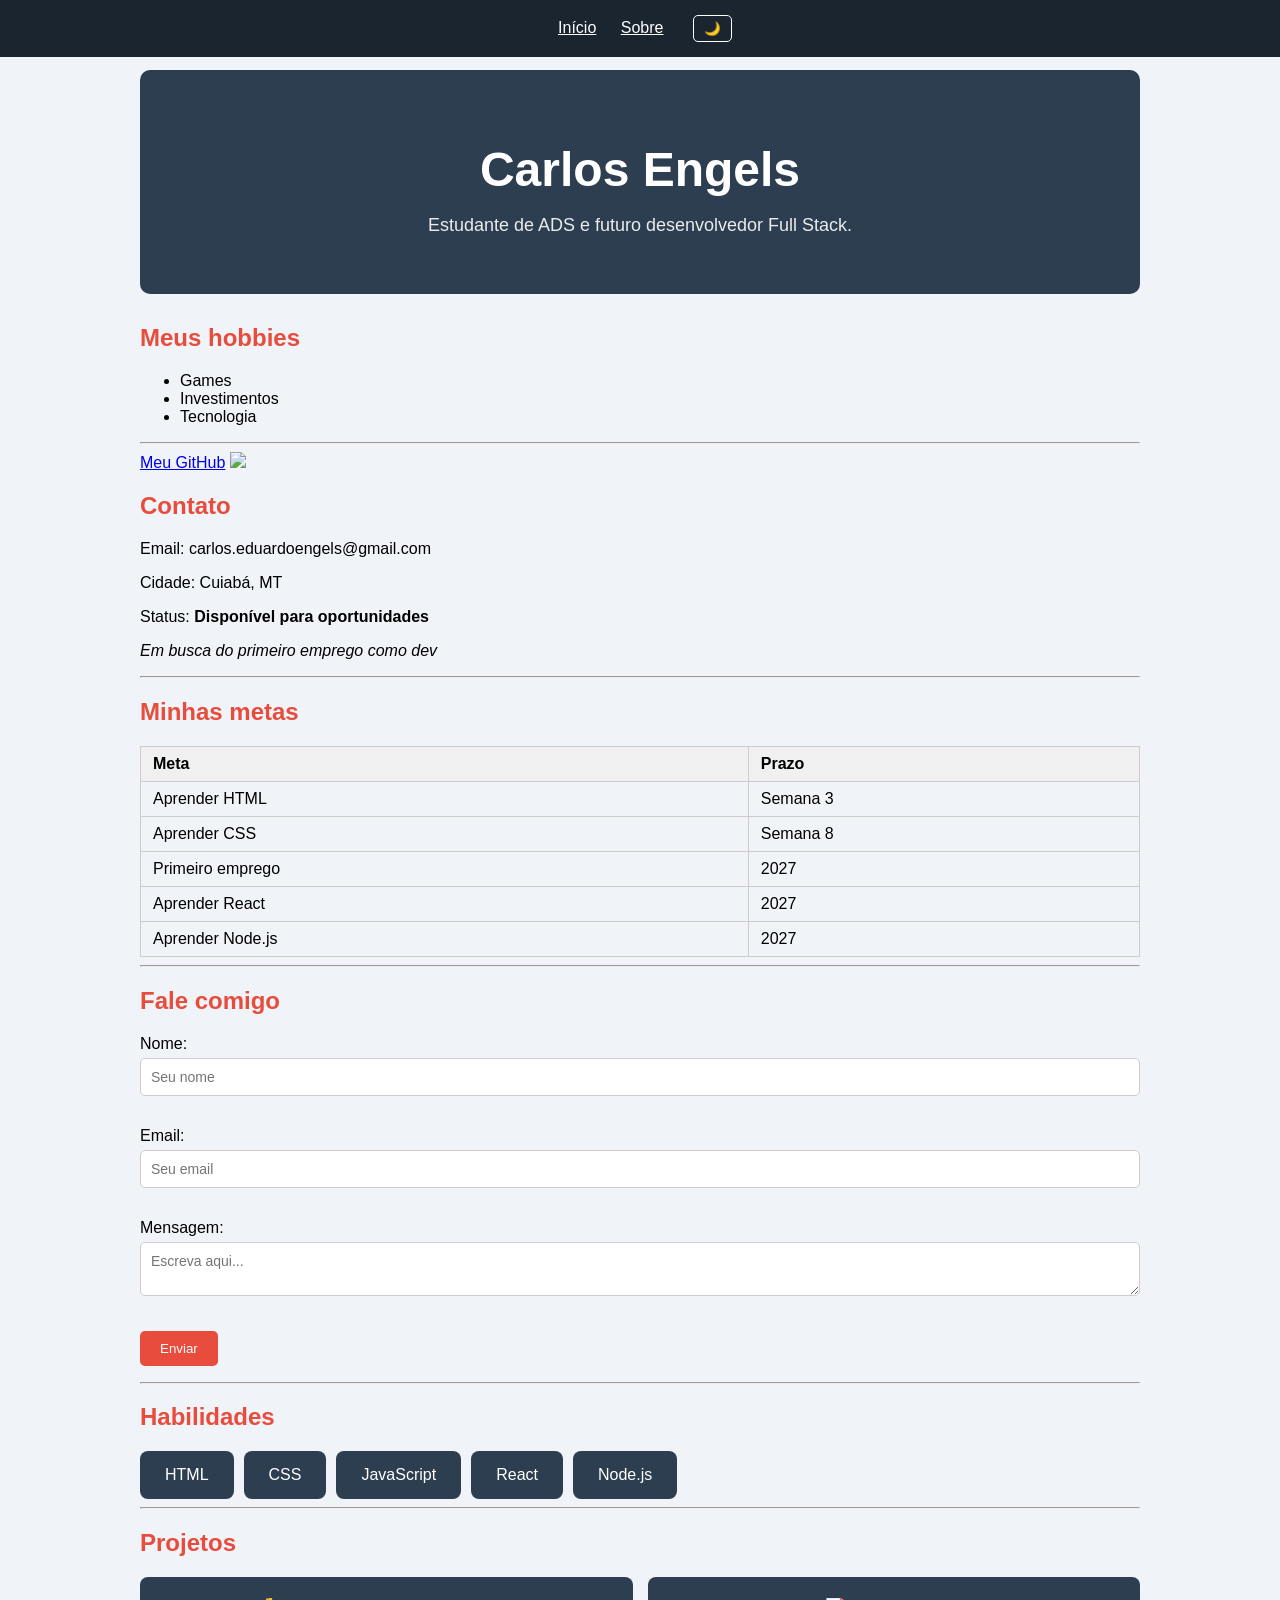
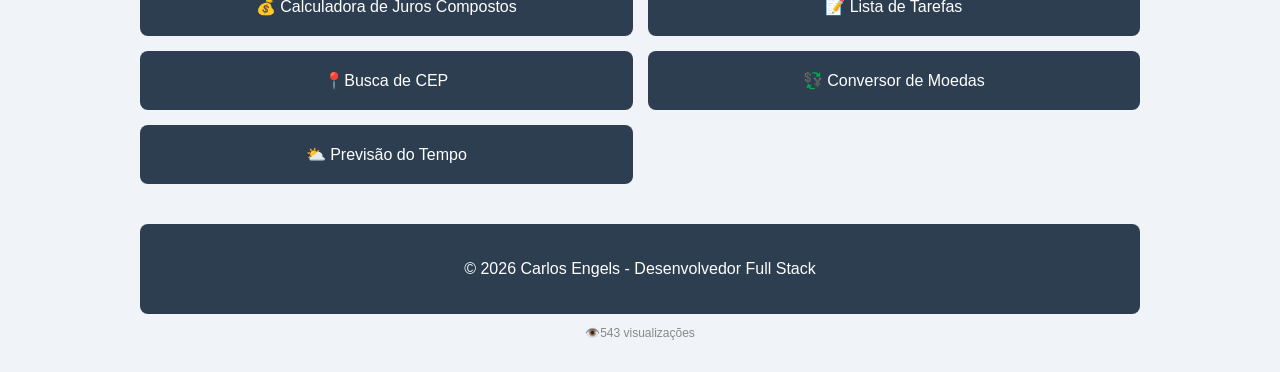
==== index.html @ 355b5f14 "adiciona previsão do tempo" ====
<!DOCTYPE html>
<html lang="en">
<head>
    <link href="https://fonts.googleapis.com/ccc2?family=Poppins:wght@400;700&display=swap" rel="stylesheet">
    <meta charset="UTF-8">
    <meta name="viewport" content="width=device-width, initial-scale=1.0">
    <title>Carlos Engels | Dev Full Stack</title>
    <link rel="icon" href="https://fav.farm/" />
    <link rel="stylesheet" href="style.css">
    </head>
<body>
    <nav style="background-color: #1a252f; padding: 15px; text-align: center;">
    <a href="index.html" style="color: white; margin: 0 10px;">Início</a>
    <a href="sobre.html" style="color: white; margin: 0 10px;">Sobre</a>
    <button onclick="alternarTema()" id="botaoTema" style="background: none; border: 1px solid white; color: white; padding: 5px 10px; border-radius: 5px; cursor: pointer; margin-left: 15px;">🌙</button>
</nav>
    <div class="header" style="background-color: #2c3e50; color: white; text-align: 40px; border-radius: 10px;">
    <h1 style="color: white; cursor: pointer;" onclick="mudarCor()">Carlos Engels</h1>
    <p>Estudante de ADS e futuro desenvolvedor Full Stack.</p>
    </div>
    <h2>Meus hobbies</h2>
    <ul>
    <li>Games</li>
     <li>Investimentos</li>
    <li>Tecnologia</li>
    </ul>
    <hr>
    <a href="https://github.com/carloseduardoengels-cyber">Meu GitHub</a>
    <img src="https://github.githubassets.com/images/modules/logos_page/GitHub-Mark.png" width="100">
    <h2>Contato</h2>
    <p>Email: carlos.eduardoengels@gmail.com</p>
    <p>Cidade: Cuiabá, MT</p>
    <p>Status: <strong>Disponível para oportunidades</strong></p>
    <p><em>Em busca do primeiro emprego como dev</em></p>
    <hr>
    <h2>Minhas metas</h2>
    <table border="1"
    <tr>
    <th>Meta</th>
    <th>Prazo</th>
    </tr>
    <tr>
        <td>Aprender HTML</td>
        <td>Semana 3</td>
    </tr>
    <tr>
        <td>Aprender CSS</td>
        <td>Semana 8</td>
    </tr>
    <tr>
        <td>Primeiro emprego</td>
        <td>2027</td>
        </tr>
    <tr>
    <td>Aprender React</td>
    <td>2027</td>
</tr>
<tr>
<td>Aprender Node.js</td>
<td>2027</td>
</tr>
</table>
<hr>
<h2>Fale comigo</h2>
<form action="https://formspree.io/f/mnjyyraa" method="POST"
    <p>Nome: <input type="text" name="nome" placeholder="Seu nome" required></p>
    <p>Email: <input type="email" name="email" placeholder="Seu email" required></p>
    <p>Mensagem: <textarea name="mensagem" placeholder="Escreva aqui..." required></textarea></p>
    <p><button>Enviar</button></p>
</form>
<hr>
<h2>Habilidades</h2>
<div class="cards">
    <div class="card">HTML</div>
    <div class="card">CSS</div>
    <div class="card">JavaScript</div>
    <div class="card">React</div>
    <div class="card">Node.js</div>
    </div>
        <hr>
        <h2>Projetos</h2>
        <div class="grid">
        <a href="projeto-calculadora.html" class="projeto" style="text-decoration: none;">💰 Calculadora de Juros Compostos</a>
        <a href="projeto-tarefas.html" class="projeto" style="text-decoration: none;">📝 Lista de Tarefas</a>
        <a href="projeto-cep.html" class="projeto" style="text-decoration: none;">📍Busca de  CEP</a>
        <a href="projeto-conversor.html" class="projeto" style="text-decoration: none;">💱 Conversor de Moedas</a>
        <a href="projeto-tempo.html" class="projeto" style="text-decoration: none;">⛅ Previsão do Tempo</a>
        </div> 
        <footer>
            <p>© 2026 Carlos Engels - Desenvolvedor Full Stack</p>
        </footer>
        <p id="visitas" style="text-align: center; color: #888; font-size: 12px;"></p>
        <script src="index.js"></script>
</body>
</html>
---- style.css ----
:root {
        --cor-primaria: #2c3e50;
        --cor-destaque: #e74c3c;
        --cor-fundo: #f0f4f8;
    }
    body {
        font-family: 'Poppins', sans-serif;
        max-width: 1000px;
        margin: 0 auto;
        padding: 20px;
        background-color: var(--cor-fundo);
    }
    h1 {
        color: #2c3e50;
    }
    h2 {
        color: #e74c3c;
    }
    button {
        background-color: #e74c3c;
        color: white;
        padding: 10px 20px;
        border: none;
        border-radius: 5px;
cursor: pointer;
transition: all 0.3s ease;
    }
    table {
        width: 100%;
        border-collapse: collapse;
        color: inherit;
    }
    td, th {
        padding: 10px;
        border: 1px solid #555;
        color: inherit;
    }
    .destaque {
        background-color: #2c3e50;
        color:white;
        padding: 15px;
        border-radius: 8px;
    }
    button:hover {
        background-color: #c0392b;
        transform: scale(1.05);
    }
    a:hover {
        color: #e74c3c;
    }
    .cards {
        display: flex;
        gap: 10px;
    }
    .card {
        background-color: #2c3e50;
        color: white;
        padding: 15px 25px;
        border-radius: 8px;
    }
    .card:hover {
        background-color: #e74c3c;
        color: white;
        transform: translateY(-5px);
        transition: all 0.3s ease;
        cursor: pointer;
    }
    .header {
        text-align: center;
        padding: 40px;
        background-color: #2c3e50;
        border-radius: 10px;
        margin-bottom: 30px;
    }
    .header h1 {
        color: white !important;
    }
    .header h1 {
        font-size: 48px;
        margin-bottom: 10px;
    }
    .header p {
        font-size: 18px;
        opacity: 0.9;
    }
    nav a:hover {
        color: #e74c3c !important;
        transition: color 0.3s ease;
    }
    @media (max-width: 600px) {
        .cards {
            flex-direction: column;
        }
        .header {
            padding: 20px;
        }
        .grid {
            grid-template-columns: 1fr;
        }
    }
    .grid {
        display: grid;
        grid-template-columns: 1fr 1fr;
        gap: 15px;
        margin-top: 15px;
    }
    .projeto {
        background-color: #2c3e50;
        color: white;
        padding: 20px;
        border-radius: 8px;
        text-align: center;
    }
    .projeto:hover {
        background-color: #e74c3c;
        color: white;
        transform: scale(1.03);
        transition: all 0.3s ease;
        cursor: pointer;
    }
    @keyframes fadeIn {
        from {
            opacity: 0;
            transform: translate(20px);
        }
        to {
            opacity: 1;
            transform: translateY(0);
        }
    }
    .header {
        animation: fadeIn 0.8s ease;
    }
    .cards {
        animation: fadeIn 1s ease;
    }
    .grid {
        animation: fadeIn 1.2s ease;
    }
    table {
        border-collapse: collapse;
        width: 100%;
    }
    th, td {
        border: 1px solid #ccc;
        padding: 8px 12px;
        text-align: left;
    }
    th {
        background-color: #f0f0f0;
    }
    footer {
        background-color: var(--cor-primaria);
        color: white;
        text-align: center;
        padding:20px;
        margin-top: 40px;
        border-radius: 8px;
    }
    body.dark-mode {
        background-color: #1a1a2e;
        color: #e0e0e0;
    }
    body.dark-mode .header {
    background-color: #16213e;
    }
    body.dark-mode .card {
        background-color: #16213e;
    }
    body.dark-mode .projeto {
        background-color: #16213e;
    }
    body.dark-mode table {
        color: #e0e0e0;
    }
    body.dark-mode footer {
        background-color: #16213e;
    }
    body.dark-mode th {
        background-color: #16213e;
        color: #e0e0e0;
    }
    body.dark-mode td {
        color: #e0e0e0;
    }
    input, textarea {
        width: 100%;
        padding: 10px;
        margin-top: 5px;
        margin-bottom: 15px;
        border: 1px solid #ccc;
        border-radius: 5px;
        font-size: 14px;
        font-family: 'Poppins', sans-serif;
        box-sizing: border-box;
    }

    label {
        font-weight: bold;
        color: #2c3e50;
    }

    body.dark-mode input,
    body.dark-mode textarea {
        background-color: #16213e;
        color: #e0e0e0;
        border: 1px solid #444;
    }

    body.dark-mode label {
        color: #e0e0e0
    }

    .avatar {
        color: white !important;
    }

nav {
    position: fixed;
    top: 0;
    left: 0;
    right: 0;
    z-index: 1000;
    padding: 15px;
    text-align: center;
    background-color: #1a252f;
}

body {
    padding-top: 70px;
}

.projeto {
    opacity: 0;
    transform: translateY(20px);
    transition: opacity 0.5s ease, transform 0.5s ease;
}

.projeto.visivel {
    opacity: 1;
    transform: translateY(0);
}
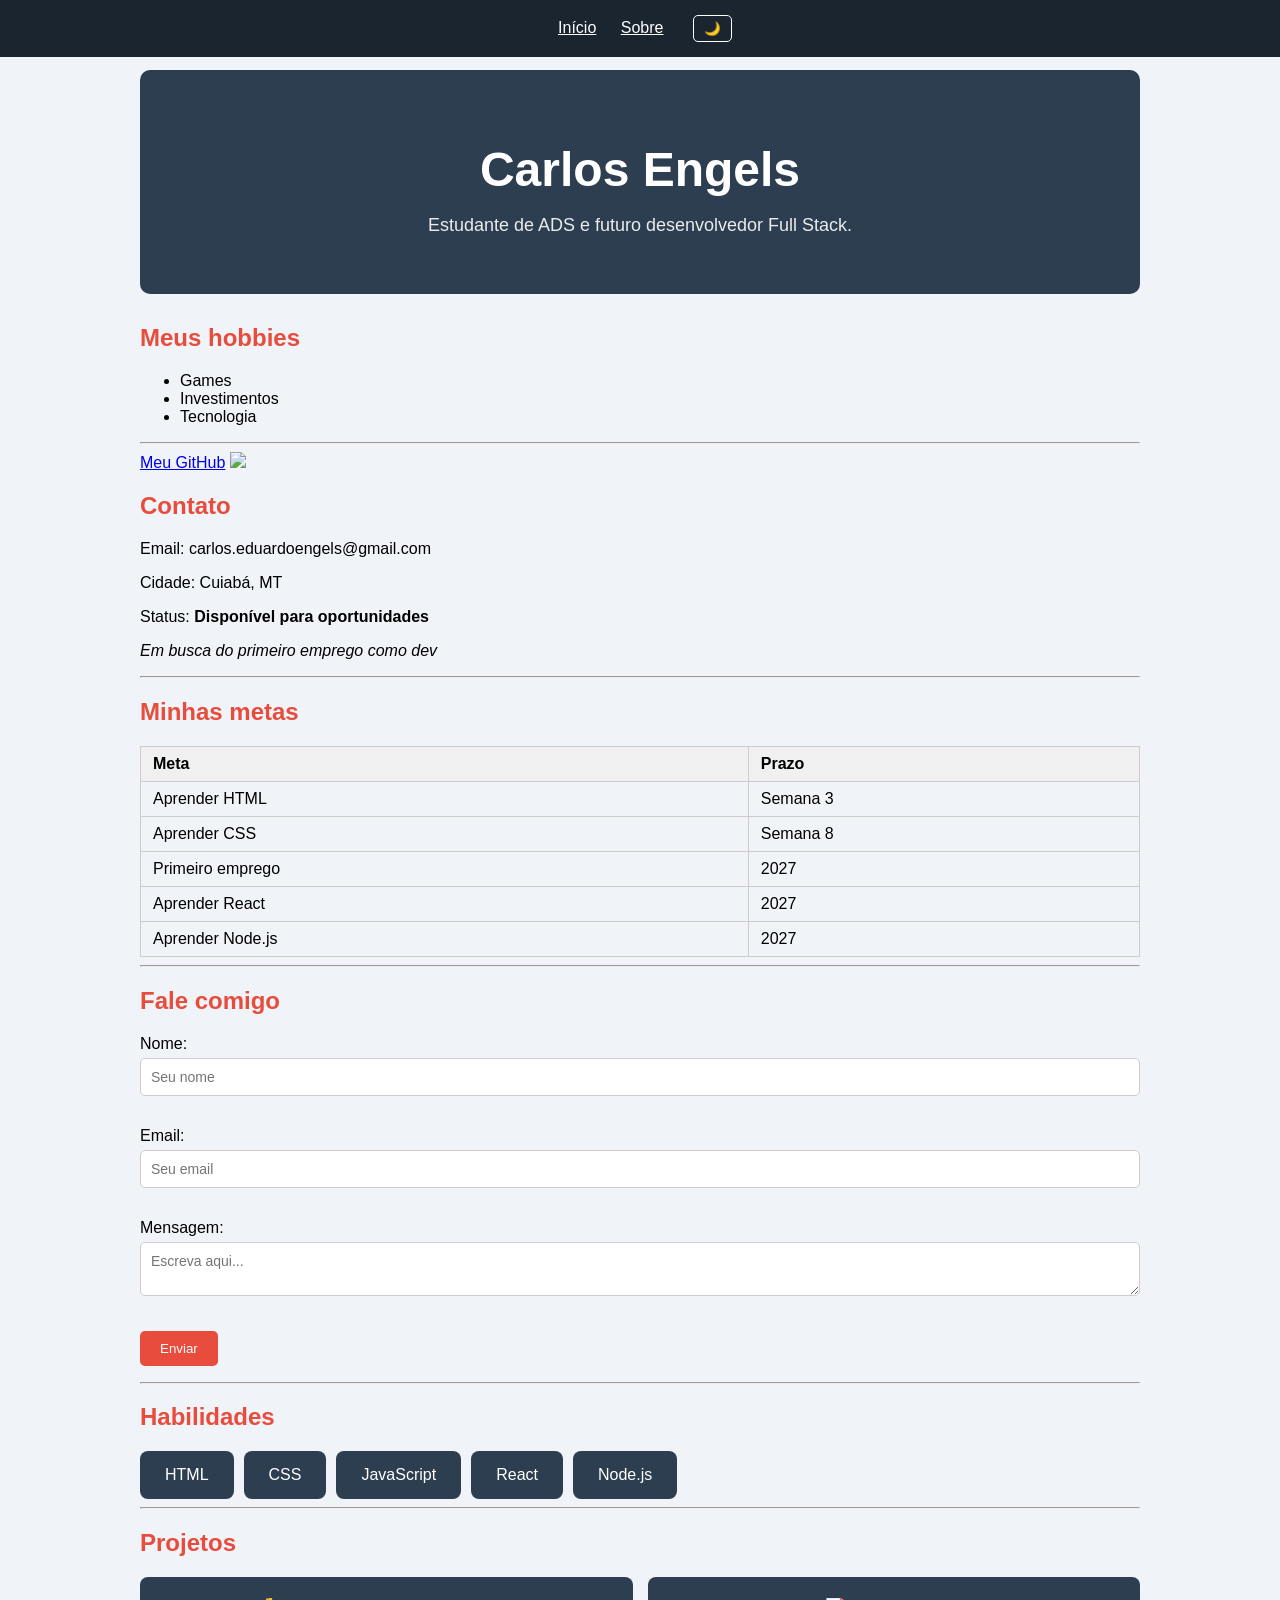
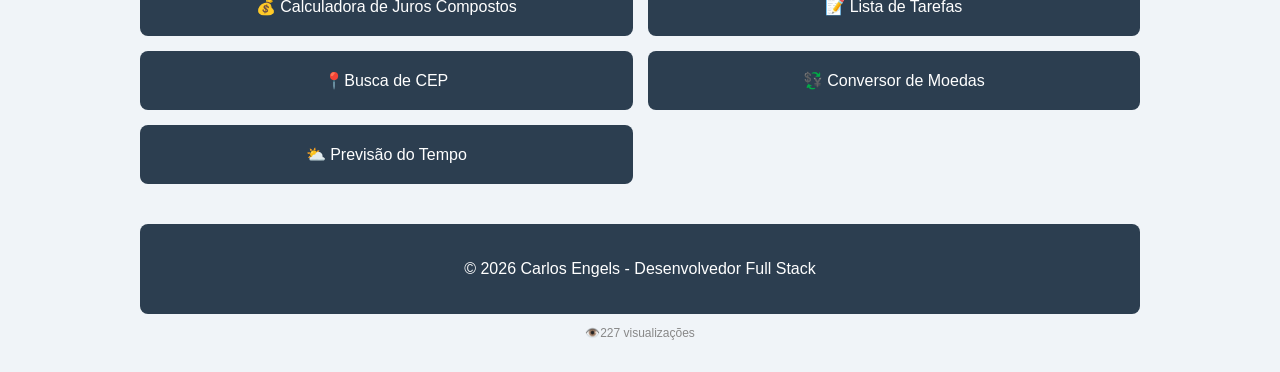
==== commit 1643e466: "Update index.html" ====
--- a/index.html
+++ b/index.html
@@ -34,7 +34,7 @@
     <p><em>Em busca do primeiro emprego como dev</em></p>
     <hr>
     <h2>Minhas metas</h2>
-    <table border="1"
+    <table border="1">
     <tr>
     <th>Meta</th>
     <th>Prazo</th>
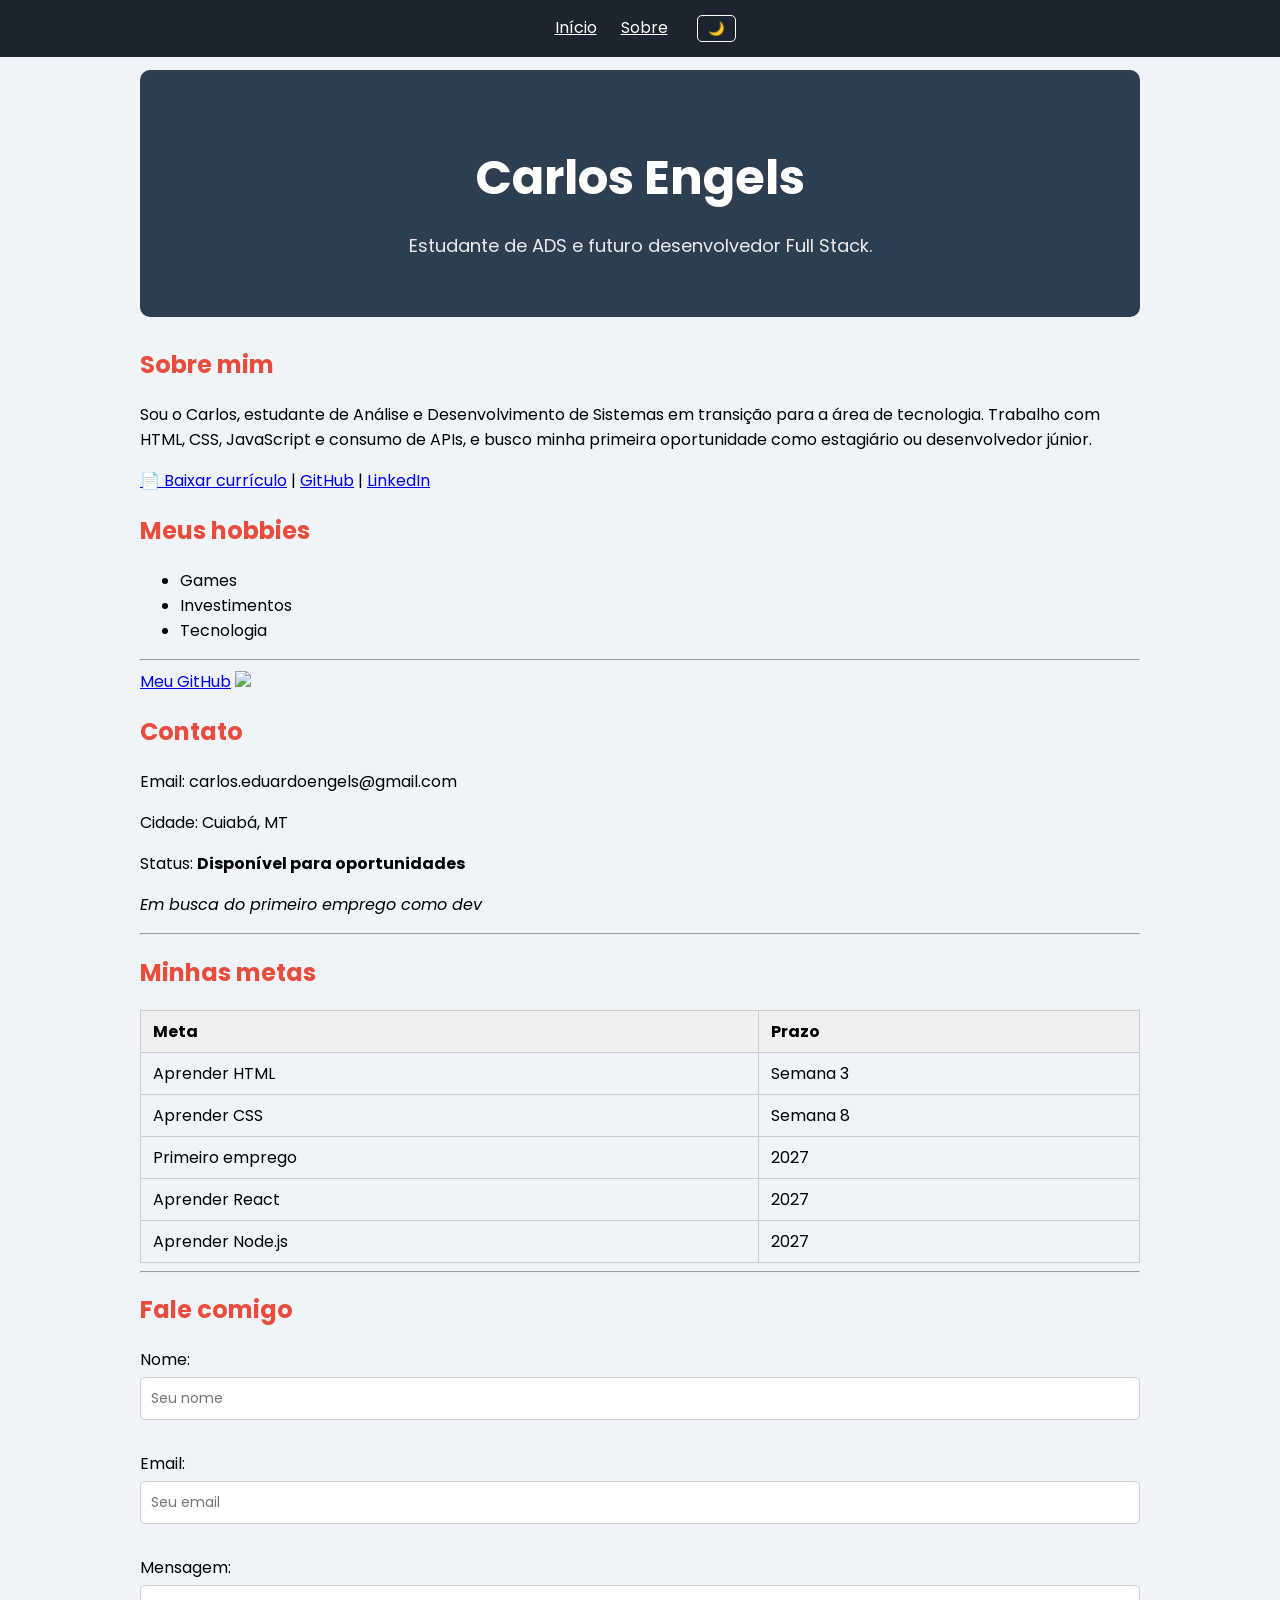
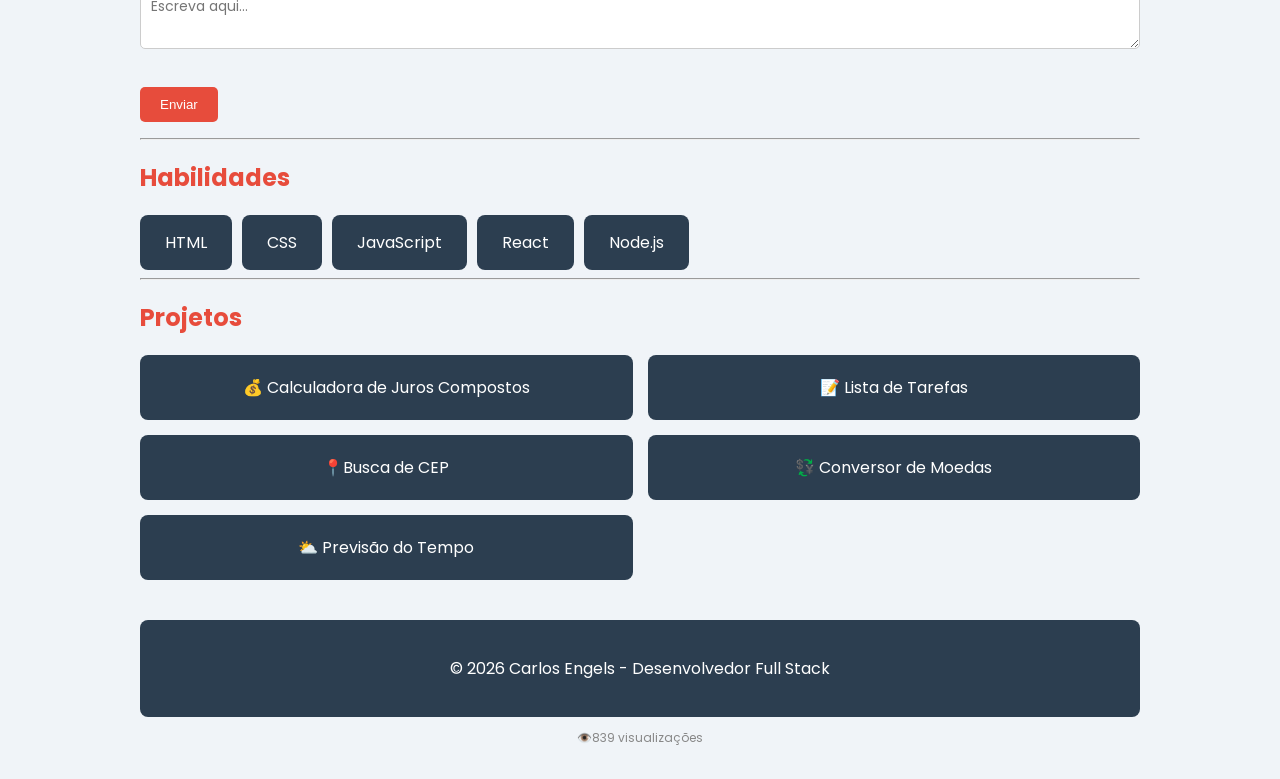
==== commit ad00a73b: "Update index.html Atualizações" ====
--- a/index.html
+++ b/index.html
@@ -1,7 +1,7 @@
 <!DOCTYPE html>
-<html lang="en">
+<html lang="pt-BR">
 <head>
-    <link href="https://fonts.googleapis.com/ccc2?family=Poppins:wght@400;700&display=swap" rel="stylesheet">
+    <link href="https://fonts.googleapis.com/css2?family=Poppins:wght@400;700&display=swap" rel="stylesheet">
     <meta charset="UTF-8">
     <meta name="viewport" content="width=device-width, initial-scale=1.0">
     <title>Carlos Engels | Dev Full Stack</title>
@@ -14,10 +14,24 @@
     <a href="sobre.html" style="color: white; margin: 0 10px;">Sobre</a>
     <button onclick="alternarTema()" id="botaoTema" style="background: none; border: 1px solid white; color: white; padding: 5px 10px; border-radius: 5px; cursor: pointer; margin-left: 15px;">🌙</button>
 </nav>
-    <div class="header" style="background-color: #2c3e50; color: white; text-align: 40px; border-radius: 10px;">
+    <div class="header" style="background-color: #2c3e50; color: white; text-align: center; padding: 40px; border-radius: 10px;">
     <h1 style="color: white; cursor: pointer;" onclick="mudarCor()">Carlos Engels</h1>
     <p>Estudante de ADS e futuro desenvolvedor Full Stack.</p>
     </div>
+    <section id="sobre">
+    <h2>Sobre mim</h2>
+    <p>
+        Sou o Carlos, estudante de Análise e Desenvolvimento de Sistemas
+        em transição para a área de tecnologia. Trabalho com HTML, CSS, JavaScript
+        e consumo de APIs, e busco minha primeira oportunidade como estagiário
+        ou desenvolvedor júnior.
+    </p>
+    <p>
+        <a href="curriculo.pdf" download>📄 Baixar currículo</a> |
+        <a href="https://github.com/carloseduardoengels-cyber" target="_blank" rel="noopener">GitHub</a> |
+        <a href="https://linkedin.com/in/carlos-eduardo-389612240" target="_blank" rel="noopener">LinkedIn</a>
+    </p>
+</section>
     <h2>Meus hobbies</h2>
     <ul>
     <li>Games</li>
@@ -62,7 +76,7 @@
 </table>
 <hr>
 <h2>Fale comigo</h2>
-<form action="https://formspree.io/f/mnjyyraa" method="POST"
+<form action="https://formspree.io/f/mnjyyraa" method="POST">
     <p>Nome: <input type="text" name="nome" placeholder="Seu nome" required></p>
     <p>Email: <input type="email" name="email" placeholder="Seu email" required></p>
     <p>Mensagem: <textarea name="mensagem" placeholder="Escreva aqui..." required></textarea></p>
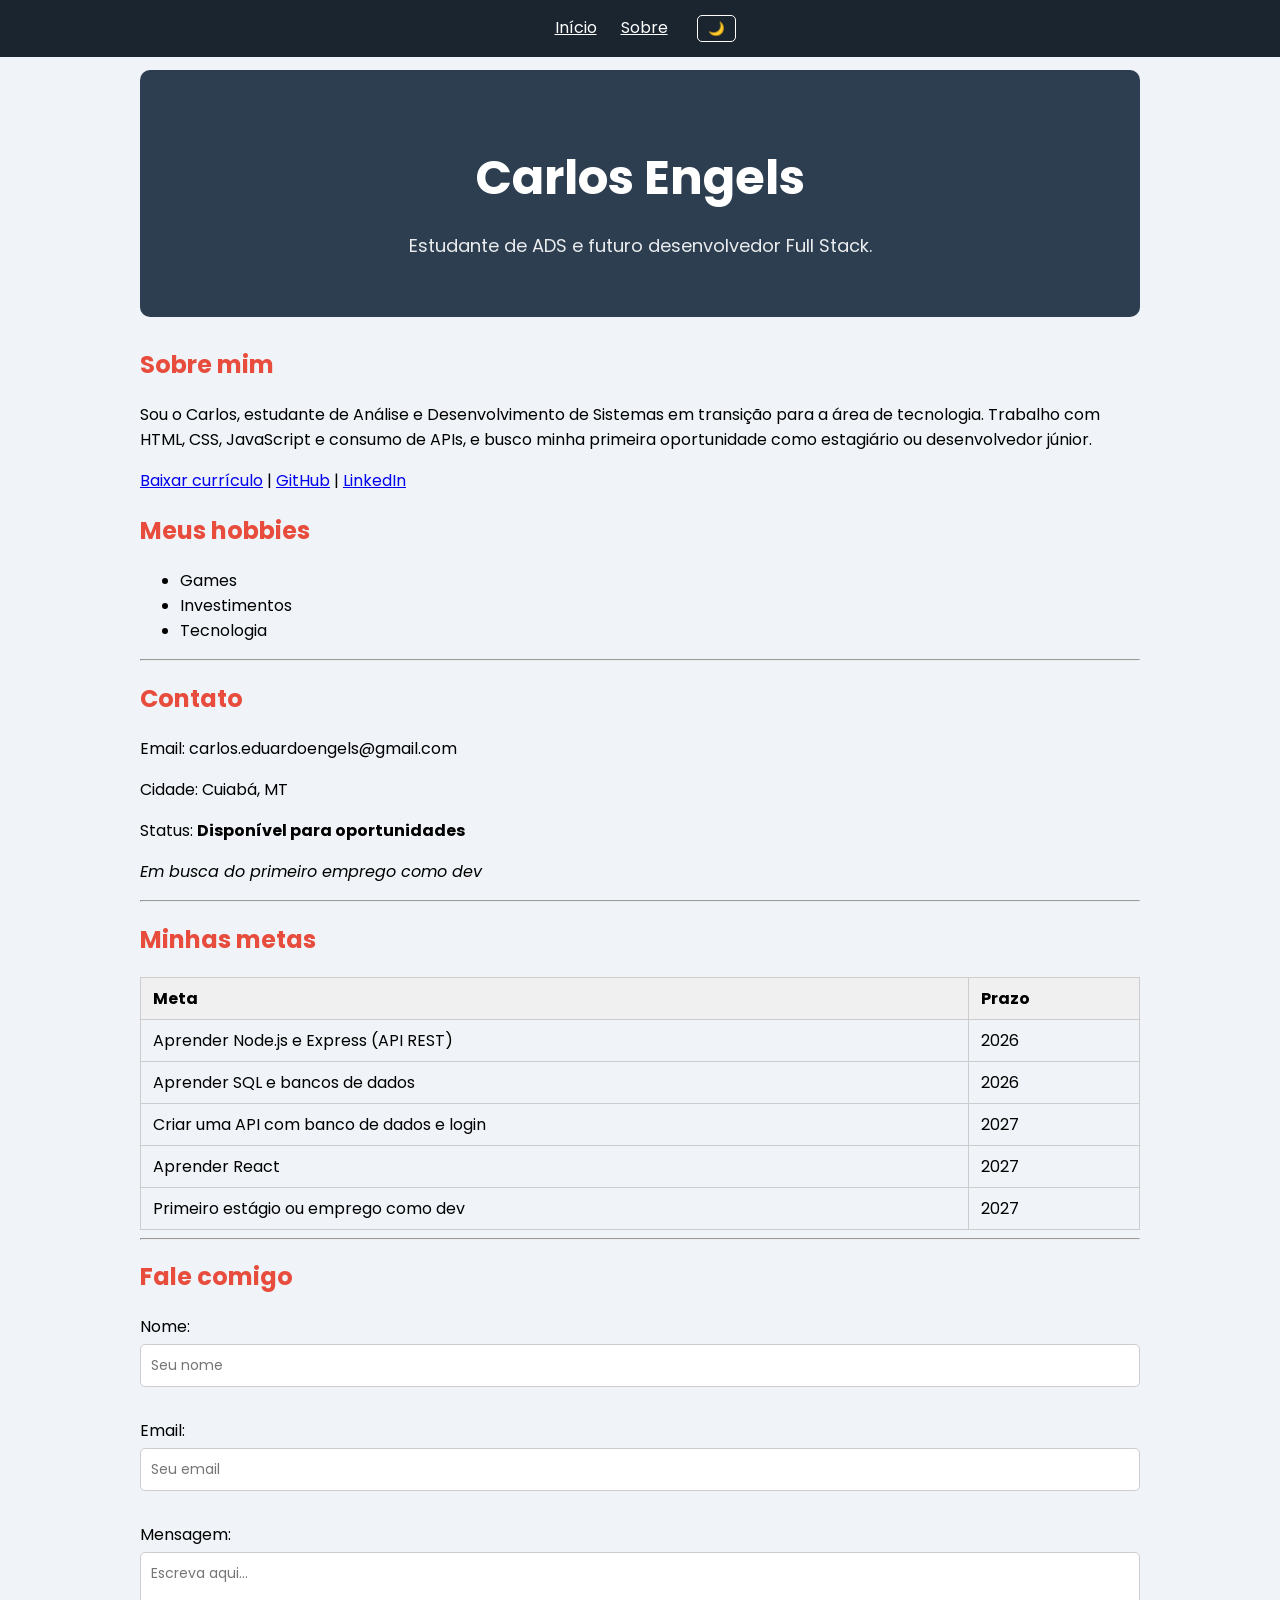
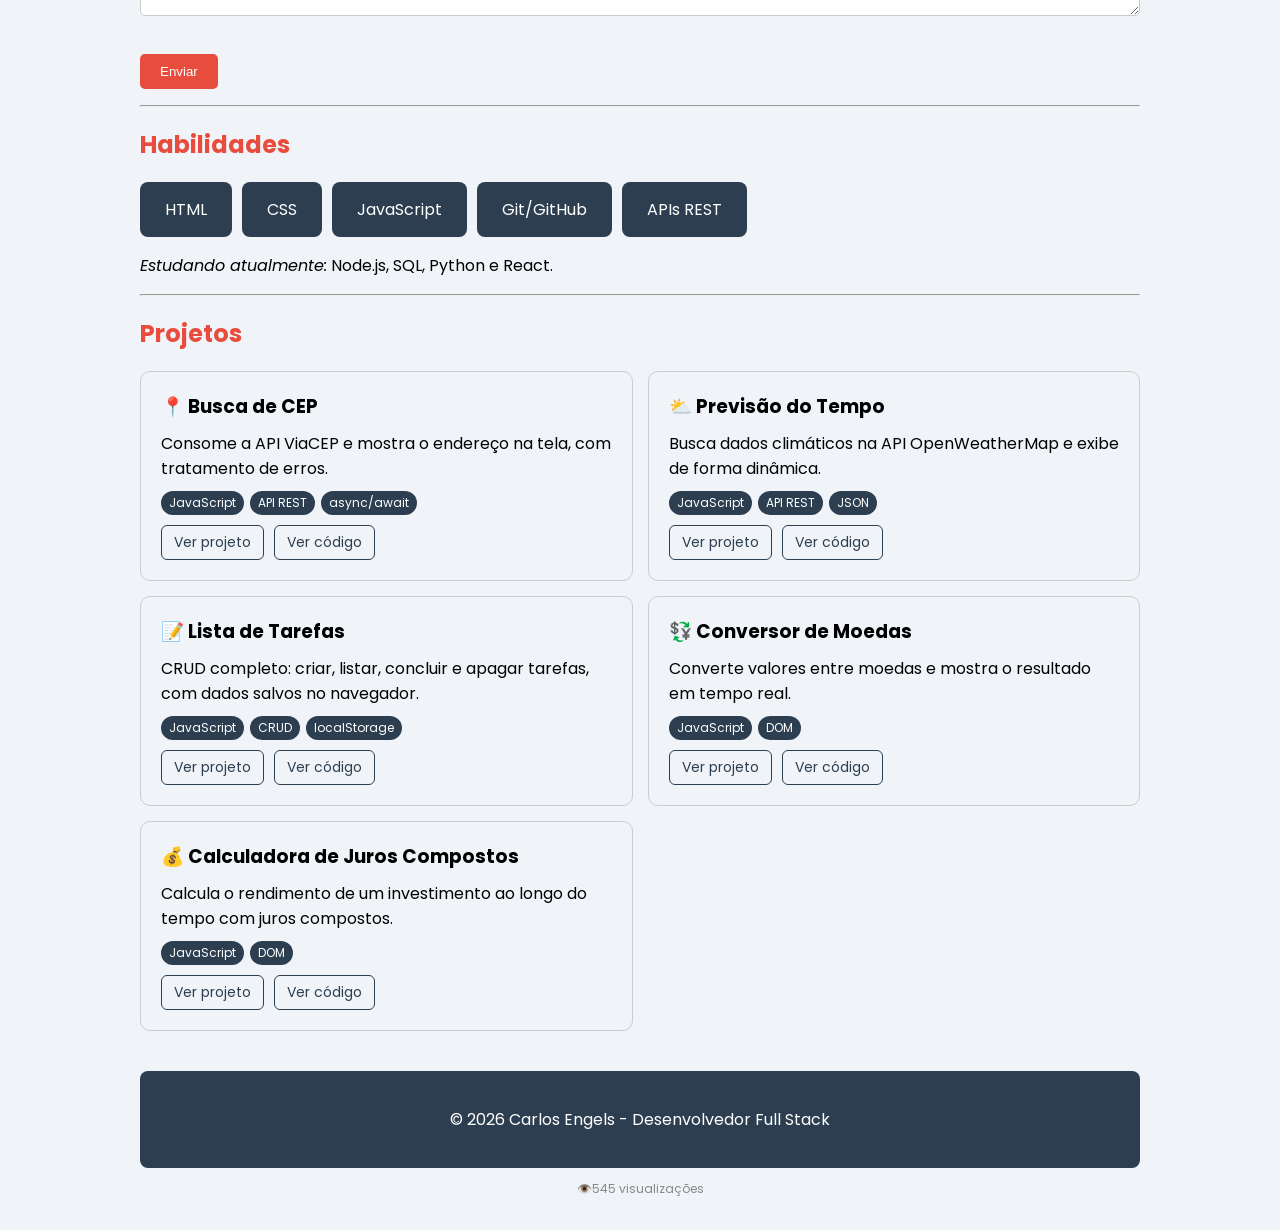
==== commit d76836ea: "atualização da página" ====
--- a/index.html
+++ b/index.html
@@ -7,103 +7,165 @@
     <title>Carlos Engels | Dev Full Stack</title>
     <link rel="icon" href="https://fav.farm/" />
     <link rel="stylesheet" href="style.css">
-    </head>
+</head>
 <body>
     <nav style="background-color: #1a252f; padding: 15px; text-align: center;">
-    <a href="index.html" style="color: white; margin: 0 10px;">Início</a>
-    <a href="sobre.html" style="color: white; margin: 0 10px;">Sobre</a>
-    <button onclick="alternarTema()" id="botaoTema" style="background: none; border: 1px solid white; color: white; padding: 5px 10px; border-radius: 5px; cursor: pointer; margin-left: 15px;">🌙</button>
-</nav>
+        <a href="index.html" style="color: white; margin: 0 10px;">Início</a>
+        <a href="sobre.html" style="color: white; margin: 0 10px;">Sobre</a>
+        <button onclick="alternarTema()" id="botaoTema" style="background: none; border: 1px solid white; color: white; padding: 5px 10px; border-radius: 5px; cursor: pointer; margin-left: 15px;">🌙</button>
+    </nav>
+
     <div class="header" style="background-color: #2c3e50; color: white; text-align: center; padding: 40px; border-radius: 10px;">
-    <h1 style="color: white; cursor: pointer;" onclick="mudarCor()">Carlos Engels</h1>
-    <p>Estudante de ADS e futuro desenvolvedor Full Stack.</p>
+        <h1 style="color: white; cursor: pointer;" onclick="mudarCor()">Carlos Engels</h1>
+        <p>Estudante de ADS e futuro desenvolvedor Full Stack.</p>
     </div>
+
     <section id="sobre">
-    <h2>Sobre mim</h2>
-    <p>
-        Sou o Carlos, estudante de Análise e Desenvolvimento de Sistemas
-        em transição para a área de tecnologia. Trabalho com HTML, CSS, JavaScript
-        e consumo de APIs, e busco minha primeira oportunidade como estagiário
-        ou desenvolvedor júnior.
-    </p>
-    <p>
-        <a href="curriculo.pdf" download>📄 Baixar currículo</a> |
-        <a href="https://github.com/carloseduardoengels-cyber" target="_blank" rel="noopener">GitHub</a> |
-        <a href="https://linkedin.com/in/carlos-eduardo-389612240" target="_blank" rel="noopener">LinkedIn</a>
-    </p>
-</section>
+        <h2>Sobre mim</h2>
+        <p>
+            Sou o Carlos, estudante de Análise e Desenvolvimento de Sistemas
+            em transição para a área de tecnologia. Trabalho com HTML, CSS, JavaScript
+            e consumo de APIs, e busco minha primeira oportunidade como estagiário
+            ou desenvolvedor júnior.
+        </p>
+        <p>
+            <a href="curriculo.pdf" download>Baixar currículo</a> |
+            <a href="https://github.com/carloseduardoengels-cyber" target="_blank" rel="noopener">GitHub</a> |
+            <a href="https://linkedin.com/in/carlos-eduardo-389612240" target="_blank" rel="noopener">LinkedIn</a>
+        </p>
+    </section>
+
     <h2>Meus hobbies</h2>
     <ul>
-    <li>Games</li>
-     <li>Investimentos</li>
-    <li>Tecnologia</li>
+        <li>Games</li>
+        <li>Investimentos</li>
+        <li>Tecnologia</li>
     </ul>
     <hr>
-    <a href="https://github.com/carloseduardoengels-cyber">Meu GitHub</a>
-    <img src="https://github.githubassets.com/images/modules/logos_page/GitHub-Mark.png" width="100">
+
     <h2>Contato</h2>
     <p>Email: carlos.eduardoengels@gmail.com</p>
     <p>Cidade: Cuiabá, MT</p>
     <p>Status: <strong>Disponível para oportunidades</strong></p>
     <p><em>Em busca do primeiro emprego como dev</em></p>
     <hr>
+
     <h2>Minhas metas</h2>
     <table border="1">
-    <tr>
-    <th>Meta</th>
-    <th>Prazo</th>
-    </tr>
-    <tr>
-        <td>Aprender HTML</td>
-        <td>Semana 3</td>
-    </tr>
-    <tr>
-        <td>Aprender CSS</td>
-        <td>Semana 8</td>
-    </tr>
-    <tr>
-        <td>Primeiro emprego</td>
-        <td>2027</td>
+        <tr>
+            <th>Meta</th>
+            <th>Prazo</th>
         </tr>
-    <tr>
-    <td>Aprender React</td>
-    <td>2027</td>
-</tr>
-<tr>
-<td>Aprender Node.js</td>
-<td>2027</td>
-</tr>
-</table>
-<hr>
-<h2>Fale comigo</h2>
-<form action="https://formspree.io/f/mnjyyraa" method="POST">
-    <p>Nome: <input type="text" name="nome" placeholder="Seu nome" required></p>
-    <p>Email: <input type="email" name="email" placeholder="Seu email" required></p>
-    <p>Mensagem: <textarea name="mensagem" placeholder="Escreva aqui..." required></textarea></p>
-    <p><button>Enviar</button></p>
-</form>
-<hr>
-<h2>Habilidades</h2>
-<div class="cards">
-    <div class="card">HTML</div>
-    <div class="card">CSS</div>
-    <div class="card">JavaScript</div>
-    <div class="card">React</div>
-    <div class="card">Node.js</div>
+        <tr>
+            <td>Aprender Node.js e Express (API REST)</td>
+            <td>2026</td>
+        </tr>
+        <tr>
+            <td>Aprender SQL e bancos de dados</td>
+            <td>2026</td>
+        </tr>
+        <tr>
+            <td>Criar uma API com banco de dados e login</td>
+            <td>2027</td>
+        </tr>
+        <tr>
+            <td>Aprender React</td>
+            <td>2027</td>
+        </tr>
+        <tr>
+            <td>Primeiro estágio ou emprego como dev</td>
+            <td>2027</td>
+        </tr>
+    </table>
+    <hr>
+
+    <h2>Fale comigo</h2>
+    <form action="https://formspree.io/f/mnjyyraa" method="POST">
+        <p>Nome: <input type="text" name="nome" placeholder="Seu nome" required></p>
+        <p>Email: <input type="email" name="email" placeholder="Seu email" required></p>
+        <p>Mensagem: <textarea name="mensagem" placeholder="Escreva aqui..." required></textarea></p>
+        <p><button>Enviar</button></p>
+    </form>
+    <hr>
+
+    <h2>Habilidades</h2>
+    <div class="cards">
+        <div class="card">HTML</div>
+        <div class="card">CSS</div>
+        <div class="card">JavaScript</div>
+        <div class="card">Git/GitHub</div>
+        <div class="card">APIs REST</div>
     </div>
-        <hr>
-        <h2>Projetos</h2>
-        <div class="grid">
-        <a href="projeto-calculadora.html" class="projeto" style="text-decoration: none;">💰 Calculadora de Juros Compostos</a>
-        <a href="projeto-tarefas.html" class="projeto" style="text-decoration: none;">📝 Lista de Tarefas</a>
-        <a href="projeto-cep.html" class="projeto" style="text-decoration: none;">📍Busca de  CEP</a>
-        <a href="projeto-conversor.html" class="projeto" style="text-decoration: none;">💱 Conversor de Moedas</a>
-        <a href="projeto-tempo.html" class="projeto" style="text-decoration: none;">⛅ Previsão do Tempo</a>
-        </div> 
-        <footer>
-            <p>© 2026 Carlos Engels - Desenvolvedor Full Stack</p>
-        </footer>
-        <p id="visitas" style="text-align: center; color: #888; font-size: 12px;"></p>
-        <script src="index.js"></script>
+    <p><em>Estudando atualmente:</em> Node.js, SQL, Python e React.</p>
+    <hr>
+
+    <h2>Projetos</h2>
+    <div class="grid">
+        <div class="card-projeto">
+            <h3>📍 Busca de CEP</h3>
+            <p>Consome a API ViaCEP e mostra o endereço na tela, com tratamento de erros.</p>
+            <div class="tags">
+                <span>JavaScript</span><span>API REST</span><span>async/await</span>
+            </div>
+            <div class="botoes">
+                <a href="projeto-cep.html">Ver projeto</a>
+                <a href="https://github.com/carloseduardoengels-cyber/Semana-01/blob/main/cep.js" target="_blank" rel="noopener">Ver código</a>
+            </div>
+        </div>
+
+        <div class="card-projeto">
+            <h3>⛅ Previsão do Tempo</h3>
+            <p>Busca dados climáticos na API OpenWeatherMap e exibe de forma dinâmica.</p>
+            <div class="tags">
+                <span>JavaScript</span><span>API REST</span><span>JSON</span>
+            </div>
+            <div class="botoes">
+                <a href="projeto-tempo.html">Ver projeto</a>
+                <a href="https://github.com/carloseduardoengels-cyber/Semana-01/blob/main/tempo.js" target="_blank" rel="noopener">Ver código</a>
+            </div>
+        </div>
+
+        <div class="card-projeto">
+            <h3>📝 Lista de Tarefas</h3>
+            <p>CRUD completo: criar, listar, concluir e apagar tarefas, com dados salvos no navegador.</p>
+            <div class="tags">
+                <span>JavaScript</span><span>CRUD</span><span>localStorage</span>
+            </div>
+            <div class="botoes">
+                <a href="projeto-tarefas.html">Ver projeto</a>
+                <a href="https://github.com/carloseduardoengels-cyber/Semana-01/blob/main/tarefas.js" target="_blank" rel="noopener">Ver código</a>
+            </div>
+        </div>
+
+        <div class="card-projeto">
+            <h3>💱 Conversor de Moedas</h3>
+            <p>Converte valores entre moedas e mostra o resultado em tempo real.</p>
+            <div class="tags">
+                <span>JavaScript</span><span>DOM</span>
+            </div>
+            <div class="botoes">
+                <a href="projeto-conversor.html">Ver projeto</a>
+                <a href="https://github.com/carloseduardoengels-cyber/Semana-01/blob/main/conversor.js" target="_blank" rel="noopener">Ver código</a>
+            </div>
+        </div>
+
+        <div class="card-projeto">
+            <h3>💰 Calculadora de Juros Compostos</h3>
+            <p>Calcula o rendimento de um investimento ao longo do tempo com juros compostos.</p>
+            <div class="tags">
+                <span>JavaScript</span><span>DOM</span>
+            </div>
+            <div class="botoes">
+                <a href="projeto-calculadora.html">Ver projeto</a>
+                <a href="https://github.com/carloseduardoengels-cyber/Semana-01/blob/main/calculadora.js" target="_blank" rel="noopener">Ver código</a>
+            </div>
+        </div>
+    </div>
+
+    <footer>
+        <p>© 2026 Carlos Engels - Desenvolvedor Full Stack</p>
+    </footer>
+    <p id="visitas" style="text-align: center; color: #888; font-size: 12px;"></p>
+    <script src="index.js"></script>
 </body>
 </html>
--- a/style.css
+++ b/style.css
@@ -1,220 +1,93 @@
- :root {
-        --cor-primaria: #2c3e50;
-        --cor-destaque: #e74c3c;
-        --cor-fundo: #f0f4f8;
-    }
-    body {
-        font-family: 'Poppins', sans-serif;
-        max-width: 1000px;
-        margin: 0 auto;
-        padding: 20px;
-        background-color: var(--cor-fundo);
-    }
-    h1 {
-        color: #2c3e50;
-    }
-    h2 {
-        color: #e74c3c;
-    }
-    button {
-        background-color: #e74c3c;
-        color: white;
-        padding: 10px 20px;
-        border: none;
-        border-radius: 5px;
-cursor: pointer;
-transition: all 0.3s ease;
-    }
-    table {
-        width: 100%;
-        border-collapse: collapse;
-        color: inherit;
-    }
-    td, th {
-        padding: 10px;
-        border: 1px solid #555;
-        color: inherit;
-    }
-    .destaque {
-        background-color: #2c3e50;
-        color:white;
-        padding: 15px;
-        border-radius: 8px;
-    }
-    button:hover {
-        background-color: #c0392b;
-        transform: scale(1.05);
-    }
-    a:hover {
-        color: #e74c3c;
-    }
-    .cards {
-        display: flex;
-        gap: 10px;
-    }
-    .card {
-        background-color: #2c3e50;
-        color: white;
-        padding: 15px 25px;
-        border-radius: 8px;
-    }
-    .card:hover {
-        background-color: #e74c3c;
-        color: white;
-        transform: translateY(-5px);
-        transition: all 0.3s ease;
-        cursor: pointer;
-    }
-    .header {
-        text-align: center;
-        padding: 40px;
-        background-color: #2c3e50;
-        border-radius: 10px;
-        margin-bottom: 30px;
-    }
-    .header h1 {
-        color: white !important;
-    }
-    .header h1 {
-        font-size: 48px;
-        margin-bottom: 10px;
-    }
-    .header p {
-        font-size: 18px;
-        opacity: 0.9;
-    }
-    nav a:hover {
-        color: #e74c3c !important;
-        transition: color 0.3s ease;
-    }
-    @media (max-width: 600px) {
-        .cards {
-            flex-direction: column;
-        }
-        .header {
-            padding: 20px;
-        }
-        .grid {
-            grid-template-columns: 1fr;
-        }
-    }
-    .grid {
-        display: grid;
-        grid-template-columns: 1fr 1fr;
-        gap: 15px;
-        margin-top: 15px;
-    }
-    .projeto {
-        background-color: #2c3e50;
-        color: white;
-        padding: 20px;
-        border-radius: 8px;
-        text-align: center;
-    }
-    .projeto:hover {
-        background-color: #e74c3c;
-        color: white;
-        transform: scale(1.03);
-        transition: all 0.3s ease;
-        cursor: pointer;
-    }
-    @keyframes fadeIn {
-        from {
-            opacity: 0;
-            transform: translate(20px);
-        }
-        to {
-            opacity: 1;
-            transform: translateY(0);
-        }
-    }
-    .header {
-        animation: fadeIn 0.8s ease;
-    }
-    .cards {
-        animation: fadeIn 1s ease;
-    }
-    .grid {
-        animation: fadeIn 1.2s ease;
-    }
-    table {
-        border-collapse: collapse;
-        width: 100%;
-    }
-    th, td {
-        border: 1px solid #ccc;
-        padding: 8px 12px;
-        text-align: left;
-    }
-    th {
-        background-color: #f0f0f0;
-    }
-    footer {
-        background-color: var(--cor-primaria);
-        color: white;
-        text-align: center;
-        padding:20px;
-        margin-top: 40px;
-        border-radius: 8px;
-    }
-    body.dark-mode {
-        background-color: #1a1a2e;
-        color: #e0e0e0;
-    }
-    body.dark-mode .header {
-    background-color: #16213e;
-    }
-    body.dark-mode .card {
-        background-color: #16213e;
-    }
-    body.dark-mode .projeto {
-        background-color: #16213e;
-    }
-    body.dark-mode table {
-        color: #e0e0e0;
-    }
-    body.dark-mode footer {
-        background-color: #16213e;
-    }
-    body.dark-mode th {
-        background-color: #16213e;
-        color: #e0e0e0;
-    }
-    body.dark-mode td {
-        color: #e0e0e0;
-    }
-    input, textarea {
-        width: 100%;
-        padding: 10px;
-        margin-top: 5px;
-        margin-bottom: 15px;
-        border: 1px solid #ccc;
-        border-radius: 5px;
-        font-size: 14px;
-        font-family: 'Poppins', sans-serif;
-        box-sizing: border-box;
-    }
-
-    label {
-        font-weight: bold;
-        color: #2c3e50;
-    }
-
-    body.dark-mode input,
-    body.dark-mode textarea {
-        background-color: #16213e;
-        color: #e0e0e0;
-        border: 1px solid #444;
-    }
-
-    body.dark-mode label {
-        color: #e0e0e0
-    }
-
-    .avatar {
-        color: white !important;
-    }
-
+:root {
+    --cor-primaria: #2c3e50;
+    --cor-destaque: #e74c3c;
+    --cor-fundo: #f0f4f8;
+}
+body {
+    font-family: 'Poppins', sans-serif;
+    max-width: 1000px;
+    margin: 0 auto;
+    padding: 20px;
+    padding-top: 70px;
+    background-color: var(--cor-fundo);
+}
+h1 {
+    color: #2c3e50;
+}
+h2 {
+    color: #e74c3c;
+}
+button {
+    background-color: #e74c3c;
+    color: white;
+    padding: 10px 20px;
+    border: none;
+    border-radius: 5px;
+    cursor: pointer;
+    transition: all 0.3s ease;
+}
+button:hover {
+    background-color: #c0392b;
+    transform: scale(1.05);
+}
+a:hover {
+    color: #e74c3c;
+}
+table {
+    width: 100%;
+    border-collapse: collapse;
+    color: inherit;
+}
+th, td {
+    border: 1px solid #ccc;
+    padding: 8px 12px;
+    text-align: left;
+    color: inherit;
+}
+th {
+    background-color: #f0f0f0;
+}
+.destaque {
+    background-color: #2c3e50;
+    color: white;
+    padding: 15px;
+    border-radius: 8px;
+}
+.cards {
+    display: flex;
+    gap: 10px;
+    animation: fadeIn 1s ease;
+}
+.card {
+    background-color: #2c3e50;
+    color: white;
+    padding: 15px 25px;
+    border-radius: 8px;
+}
+.card:hover {
+    background-color: #e74c3c;
+    color: white;
+    transform: translateY(-5px);
+    transition: all 0.3s ease;
+    cursor: pointer;
+}
+.header {
+    text-align: center;
+    padding: 40px;
+    background-color: #2c3e50;
+    border-radius: 10px;
+    margin-bottom: 30px;
+    animation: fadeIn 0.8s ease;
+}
+.header h1 {
+    color: white !important;
+    font-size: 48px;
+    margin-bottom: 10px;
+}
+.header p {
+    font-size: 18px;
+    opacity: 0.9;
+}
 nav {
     position: fixed;
     top: 0;
@@ -225,18 +98,169 @@
     text-align: center;
     background-color: #1a252f;
 }
-
-body {
-    padding-top: 70px;
-}
-
+nav a:hover {
+    color: #e74c3c !important;
+    transition: color 0.3s ease;
+}
+.grid {
+    display: grid;
+    grid-template-columns: 1fr 1fr;
+    gap: 15px;
+    margin-top: 15px;
+    animation: fadeIn 1.2s ease;
+}
 .projeto {
+    background-color: #2c3e50;
+    color: white;
+    padding: 20px;
+    border-radius: 8px;
+    text-align: center;
     opacity: 0;
     transform: translateY(20px);
     transition: opacity 0.5s ease, transform 0.5s ease;
 }
-
+.projeto:hover {
+    background-color: #e74c3c;
+    color: white;
+    transform: scale(1.03);
+    cursor: pointer;
+}
 .projeto.visivel {
     opacity: 1;
     transform: translateY(0);
+}
+@keyframes fadeIn {
+    from {
+        opacity: 0;
+        transform: translateY(20px);
+    }
+    to {
+        opacity: 1;
+        transform: translateY(0);
+    }
+}
+footer {
+    background-color: var(--cor-primaria);
+    color: white;
+    text-align: center;
+    padding: 20px;
+    margin-top: 40px;
+    border-radius: 8px;
+}
+input, textarea {
+    width: 100%;
+    padding: 10px;
+    margin-top: 5px;
+    margin-bottom: 15px;
+    border: 1px solid #ccc;
+    border-radius: 5px;
+    font-size: 14px;
+    font-family: 'Poppins', sans-serif;
+    box-sizing: border-box;
+}
+label {
+    font-weight: bold;
+    color: #2c3e50;
+}
+.avatar {
+    color: white !important;
+}
+
+/* Cards de projeto */
+.card-projeto {
+    border: 1px solid #ccc;
+    border-radius: 10px;
+    padding: 20px;
+    display: flex;
+    flex-direction: column;
+    gap: 10px;
+}
+.card-projeto h3 { margin: 0; }
+.card-projeto p { margin: 0; }
+.tags {
+    display: flex;
+    flex-wrap: wrap;
+    gap: 6px;
+}
+.tags span {
+    background: #2c3e50;
+    color: white;
+    font-size: 12px;
+    padding: 3px 8px;
+    border-radius: 12px;
+}
+.botoes {
+    display: flex;
+    gap: 10px;
+    margin-top: auto;
+}
+.botoes a {
+    border: 1px solid #2c3e50;
+    border-radius: 6px;
+    padding: 6px 12px;
+    text-decoration: none;
+    font-size: 14px;
+    color: #2c3e50;
+}
+.botoes a:hover {
+    background-color: #2c3e50;
+    color: white;
+}
+
+/* Modo escuro */
+body.dark-mode {
+    background-color: #1a1a2e;
+    color: #e0e0e0;
+}
+body.dark-mode .header,
+body.dark-mode .card,
+body.dark-mode .projeto,
+body.dark-mode footer {
+    background-color: #16213e;
+}
+body.dark-mode table,
+body.dark-mode td {
+    color: #e0e0e0;
+}
+body.dark-mode th {
+    background-color: #16213e;
+    color: #e0e0e0;
+}
+body.dark-mode input,
+body.dark-mode textarea {
+    background-color: #16213e;
+    color: #e0e0e0;
+    border: 1px solid #444;
+}
+body.dark-mode label {
+    color: #e0e0e0;
+}
+body.dark-mode .card-projeto {
+    background-color: #16213e;
+    border-color: #444;
+}
+body.dark-mode .tags span {
+    background-color: #0f3460;
+}
+body.dark-mode .botoes a {
+    color: #e0e0e0;
+    border-color: #e0e0e0;
+}
+body.dark-mode .botoes a:hover {
+    background-color: #e74c3c;
+    border-color: #e74c3c;
+    color: white;
+}
+
+/* Celular (fica por último para vencer as regras acima) */
+@media (max-width: 600px) {
+    .cards {
+        flex-direction: column;
+    }
+    .header {
+        padding: 20px;
+    }
+    .grid {
+        grid-template-columns: 1fr;
+    }
 }
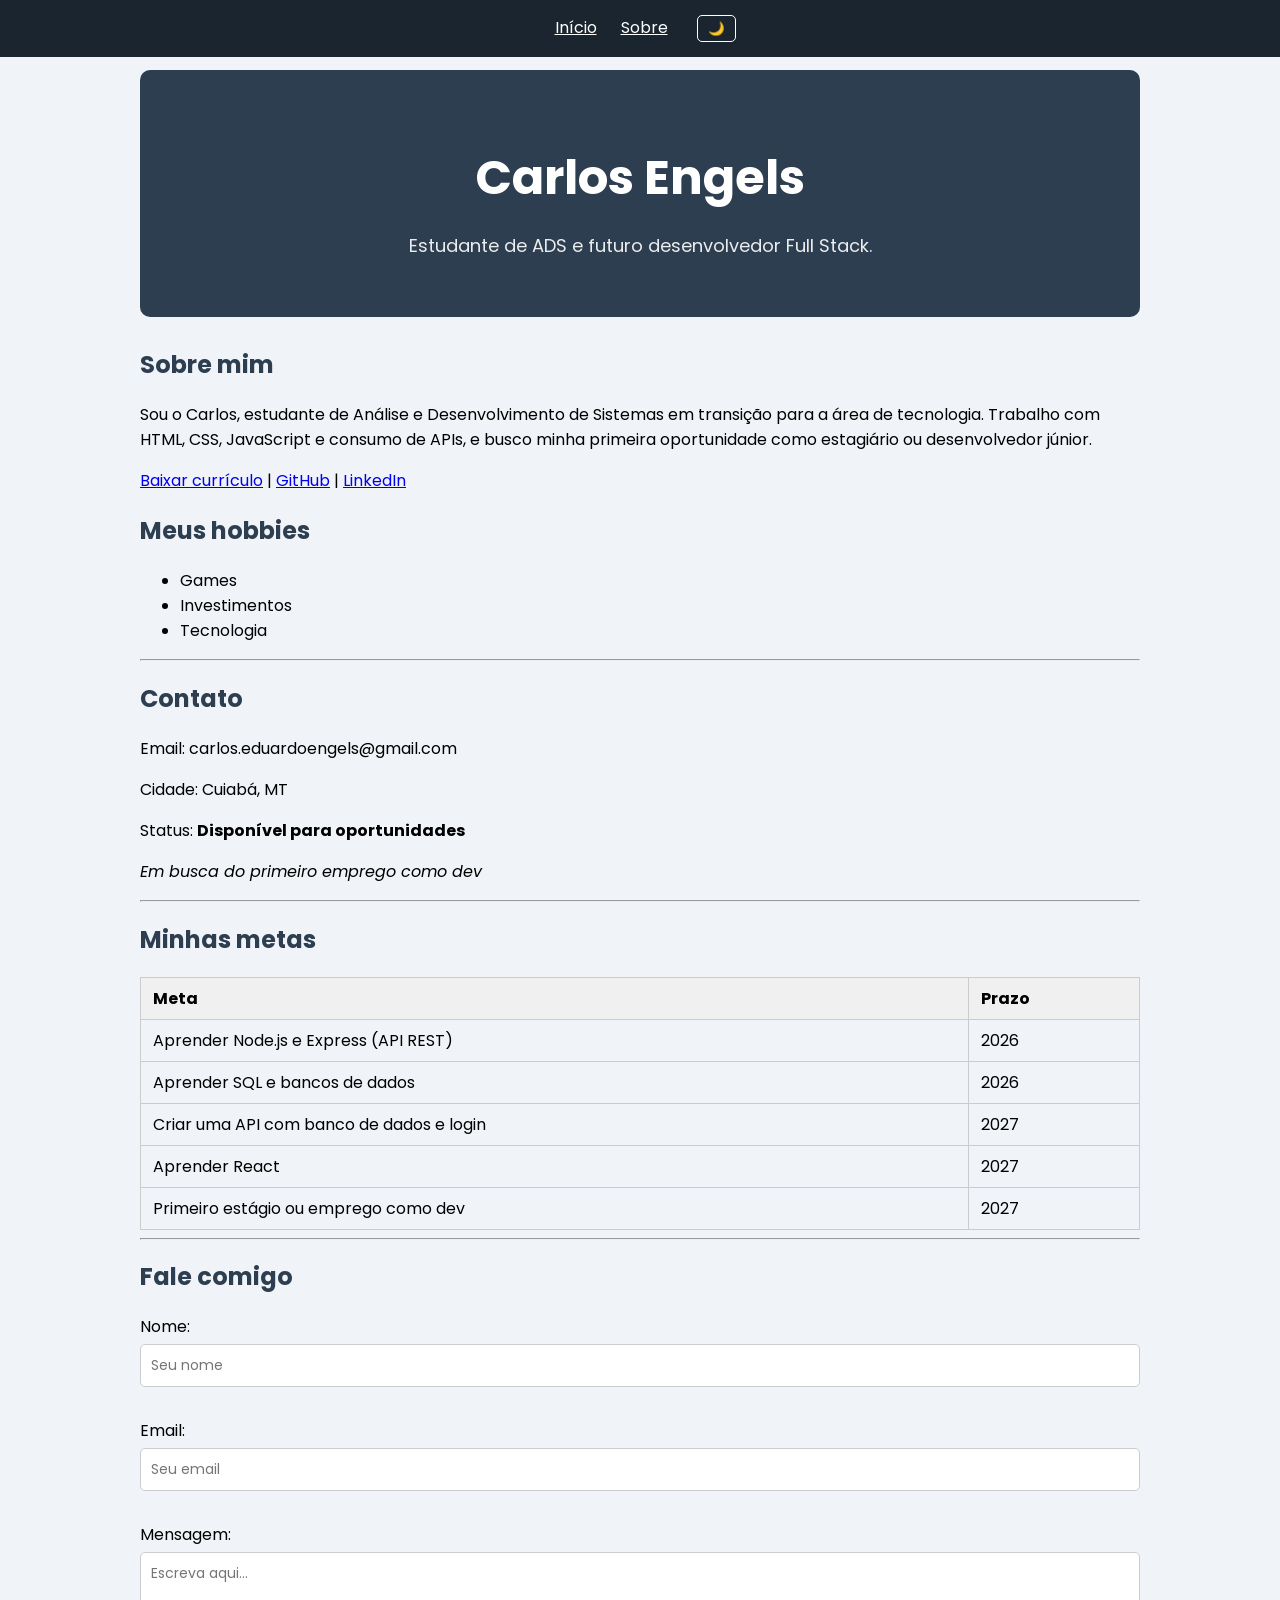
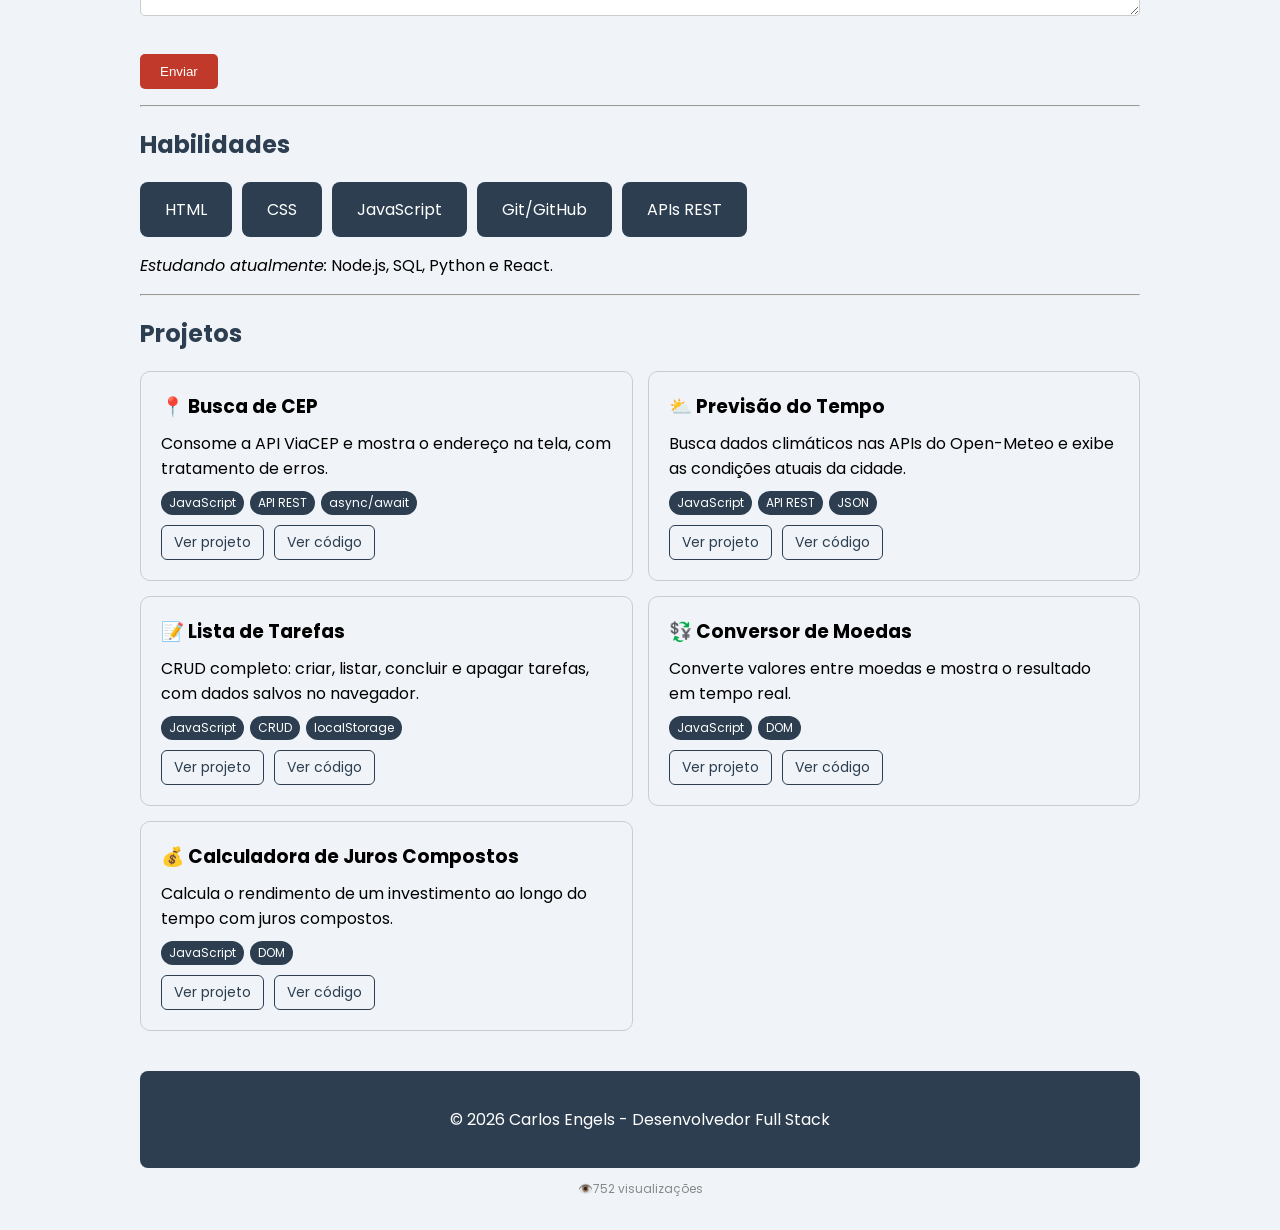
==== commit f94d31df: "Corrige links e validações dos projetos" ====
--- a/index.html
+++ b/index.html
@@ -109,19 +109,19 @@
             </div>
             <div class="botoes">
                 <a href="projeto-cep.html">Ver projeto</a>
-                <a href="https://github.com/carloseduardoengels-cyber/Semana-01/blob/main/cep.js" target="_blank" rel="noopener">Ver código</a>
+                <a href="https://github.com/carloseduardoengels-cyber/Semana-01/blob/master/cep.js" target="_blank" rel="noopener">Ver código</a>
             </div>
         </div>
 
         <div class="card-projeto">
             <h3>⛅ Previsão do Tempo</h3>
-            <p>Busca dados climáticos na API OpenWeatherMap e exibe de forma dinâmica.</p>
+            <p>Busca dados climáticos nas APIs do Open-Meteo e exibe as condições atuais da cidade.</p>
             <div class="tags">
                 <span>JavaScript</span><span>API REST</span><span>JSON</span>
             </div>
             <div class="botoes">
                 <a href="projeto-tempo.html">Ver projeto</a>
-                <a href="https://github.com/carloseduardoengels-cyber/Semana-01/blob/main/tempo.js" target="_blank" rel="noopener">Ver código</a>
+                <a href="https://github.com/carloseduardoengels-cyber/Semana-01/blob/master/tempo.js" target="_blank" rel="noopener">Ver código</a>
             </div>
         </div>
 
@@ -133,7 +133,7 @@
             </div>
             <div class="botoes">
                 <a href="projeto-tarefas.html">Ver projeto</a>
-                <a href="https://github.com/carloseduardoengels-cyber/Semana-01/blob/main/tarefas.js" target="_blank" rel="noopener">Ver código</a>
+                <a href="https://github.com/carloseduardoengels-cyber/Semana-01/blob/master/tarefas.js" target="_blank" rel="noopener">Ver código</a>
             </div>
         </div>
 
@@ -145,7 +145,7 @@
             </div>
             <div class="botoes">
                 <a href="projeto-conversor.html">Ver projeto</a>
-                <a href="https://github.com/carloseduardoengels-cyber/Semana-01/blob/main/conversor.js" target="_blank" rel="noopener">Ver código</a>
+                <a href="https://github.com/carloseduardoengels-cyber/Semana-01/blob/master/conversor.js" target="_blank" rel="noopener">Ver código</a>
             </div>
         </div>
 
@@ -157,7 +157,7 @@
             </div>
             <div class="botoes">
                 <a href="projeto-calculadora.html">Ver projeto</a>
-                <a href="https://github.com/carloseduardoengels-cyber/Semana-01/blob/main/calculadora.js" target="_blank" rel="noopener">Ver código</a>
+                <a href="https://github.com/carloseduardoengels-cyber/Semana-01/blob/master/calculadora.js" target="_blank" rel="noopener">Ver código</a>
             </div>
         </div>
     </div>
@@ -168,4 +168,4 @@
     <p id="visitas" style="text-align: center; color: #888; font-size: 12px;"></p>
     <script src="index.js"></script>
 </body>
-</html>+</html>
--- a/style.css
+++ b/style.css
@@ -1,6 +1,7 @@
 :root {
     --cor-primaria: #2c3e50;
-    --cor-destaque: #e74c3c;
+    --cor-destaque: #c0392b;        /* AJUSTE: vermelho mais escuro (contraste 5,4:1 com texto branco) */
+    --cor-destaque-hover: #a93226;  /* AJUSTE: hover dos botoes */
     --cor-fundo: #f0f4f8;
 }
 body {
@@ -15,10 +16,10 @@
     color: #2c3e50;
 }
 h2 {
-    color: #e74c3c;
+    color: #2c3e50;                 /* AJUSTE: era vermelho; vermelho fica so para botoes e hover */
 }
 button {
-    background-color: #e74c3c;
+    background-color: var(--cor-destaque);
     color: white;
     padding: 10px 20px;
     border: none;
@@ -27,11 +28,11 @@
     transition: all 0.3s ease;
 }
 button:hover {
-    background-color: #c0392b;
+    background-color: var(--cor-destaque-hover);
     transform: scale(1.05);
 }
 a:hover {
-    color: #e74c3c;
+    color: var(--cor-destaque);
 }
 table {
     width: 100%;
@@ -65,7 +66,7 @@
     border-radius: 8px;
 }
 .card:hover {
-    background-color: #e74c3c;
+    background-color: var(--cor-destaque);
     color: white;
     transform: translateY(-5px);
     transition: all 0.3s ease;
@@ -99,7 +100,7 @@
     background-color: #1a252f;
 }
 nav a:hover {
-    color: #e74c3c !important;
+    color: #e74c3c !important;      /* mantido: vermelho claro tem bom contraste sobre o nav escuro */
     transition: color 0.3s ease;
 }
 .grid {
@@ -120,7 +121,7 @@
     transition: opacity 0.5s ease, transform 0.5s ease;
 }
 .projeto:hover {
-    background-color: #e74c3c;
+    background-color: var(--cor-destaque);
     color: white;
     transform: scale(1.03);
     cursor: pointer;
@@ -175,6 +176,15 @@
     flex-direction: column;
     gap: 10px;
 }
+.card-projeto.observada {
+    opacity: 0;
+    transform: translateY(20px);
+    transition: opacity 0.5s ease, transform 0.5s ease;
+}
+.card-projeto.observada.visivel {
+    opacity: 1;
+    transform: translateY(0);
+}
 .card-projeto h3 { margin: 0; }
 .card-projeto p { margin: 0; }
 .tags {
@@ -218,6 +228,18 @@
 body.dark-mode footer {
     background-color: #16213e;
 }
+/* AJUSTE: titulos legiveis no escuro (o azul #2c3e50 some no fundo escuro) */
+body.dark-mode h1,
+body.dark-mode h2 {
+    color: #e0e0e0;
+}
+/* AJUSTE: links comuns legiveis no escuro (o azul padrao do navegador nao le bem) */
+body.dark-mode a {
+    color: #7fb3ff;
+}
+body.dark-mode a:hover {
+    color: #e74c3c;
+}
 body.dark-mode table,
 body.dark-mode td {
     color: #e0e0e0;
@@ -247,12 +269,12 @@
     border-color: #e0e0e0;
 }
 body.dark-mode .botoes a:hover {
-    background-color: #e74c3c;
-    border-color: #e74c3c;
+    background-color: var(--cor-destaque);
+    border-color: var(--cor-destaque);
     color: white;
 }
 
-/* Celular (fica por último para vencer as regras acima) */
+/* Celular (fica por ultimo para vencer as regras acima) */
 @media (max-width: 600px) {
     .cards {
         flex-direction: column;
@@ -263,4 +285,4 @@
     .grid {
         grid-template-columns: 1fr;
     }
-}+}
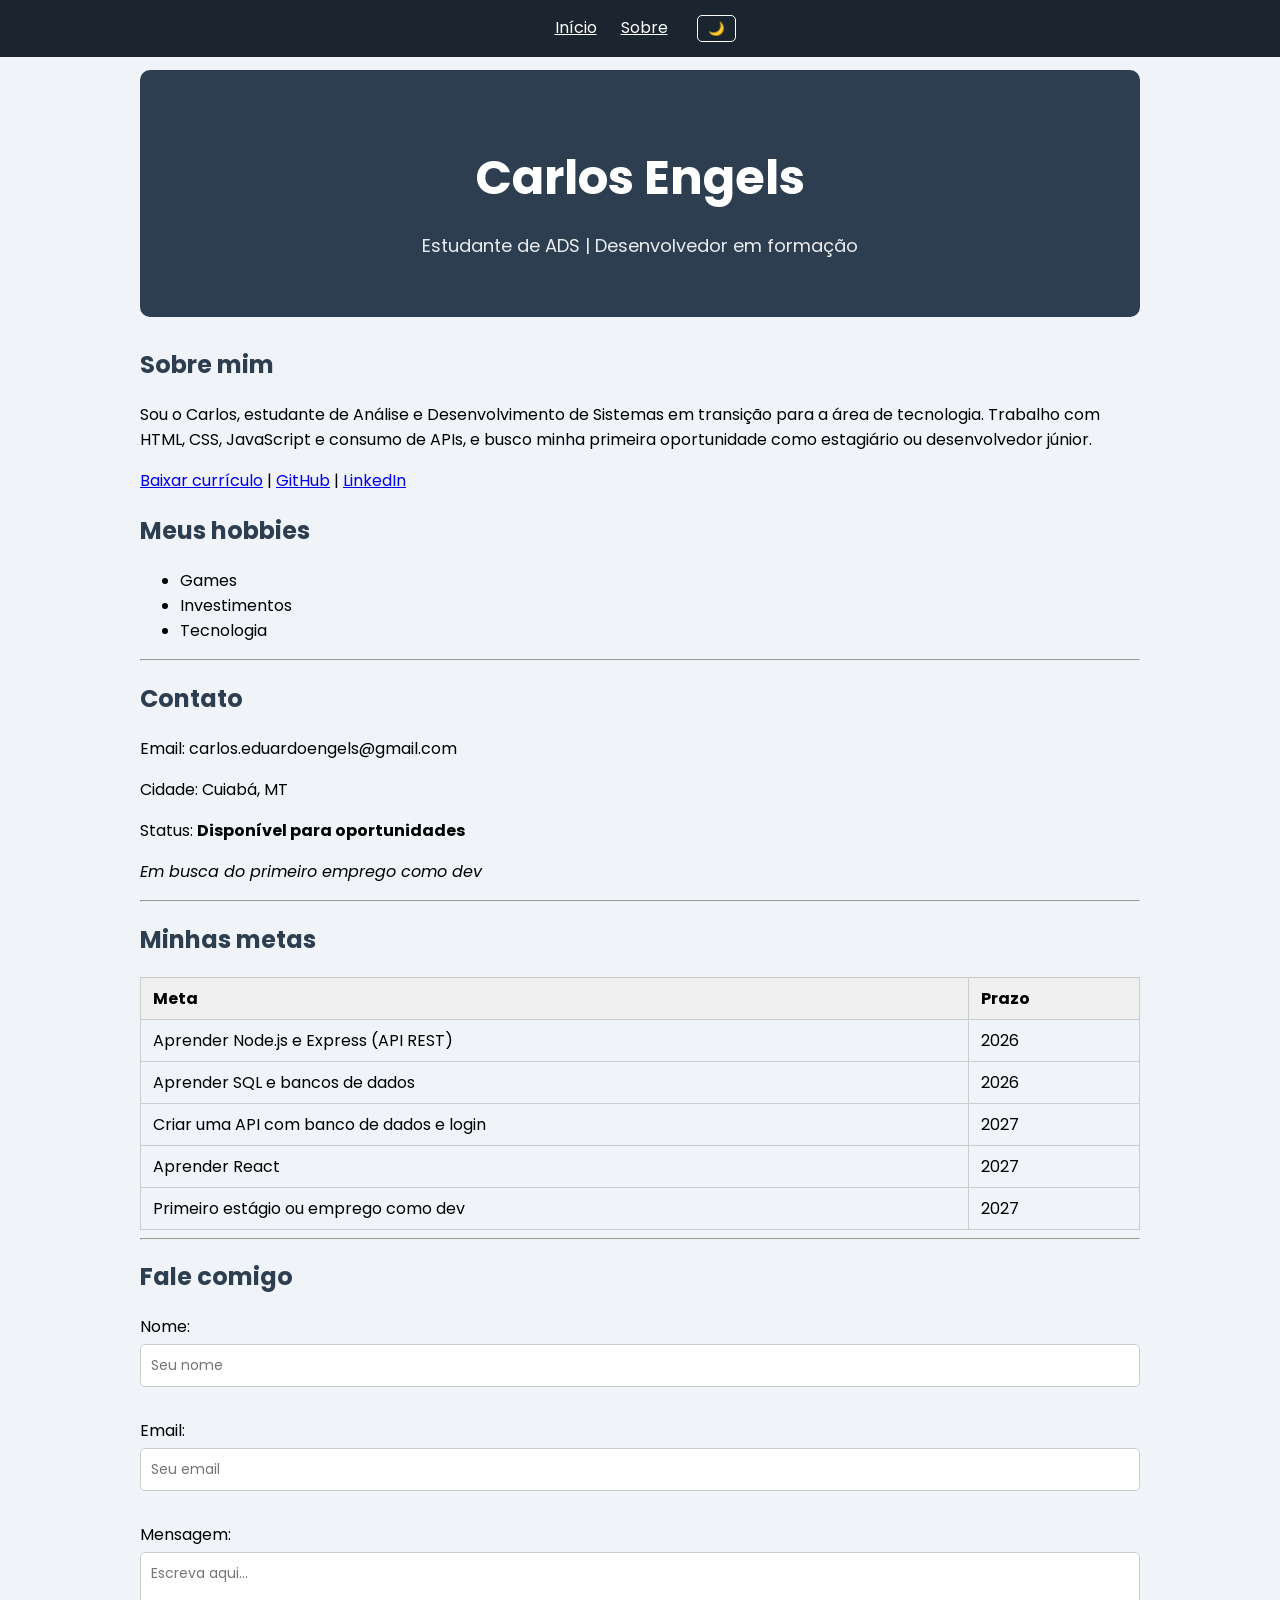
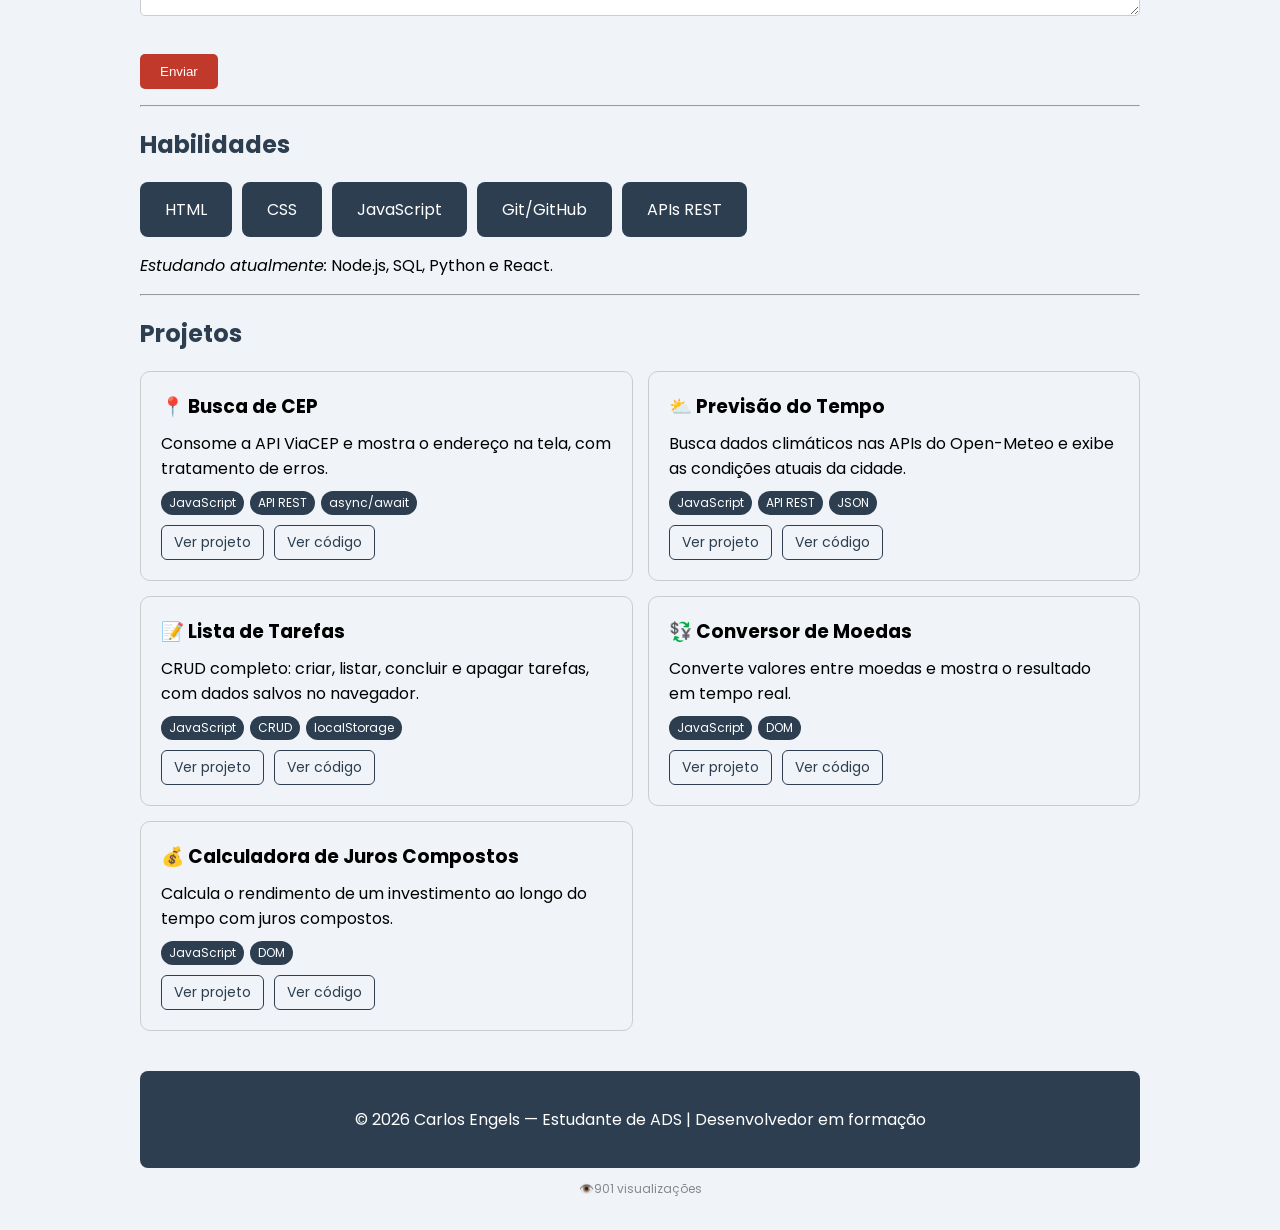
==== commit 3060a964: "Atualiza apresentação para estudante em formação" ====
--- a/index.html
+++ b/index.html
@@ -4,7 +4,7 @@
     <link href="https://fonts.googleapis.com/css2?family=Poppins:wght@400;700&display=swap" rel="stylesheet">
     <meta charset="UTF-8">
     <meta name="viewport" content="width=device-width, initial-scale=1.0">
-    <title>Carlos Engels | Dev Full Stack</title>
+    <title>Carlos Engels | Estudante de ADS</title>
     <link rel="icon" href="https://fav.farm/" />
     <link rel="stylesheet" href="style.css">
 </head>
@@ -17,7 +17,7 @@
 
     <div class="header" style="background-color: #2c3e50; color: white; text-align: center; padding: 40px; border-radius: 10px;">
         <h1 style="color: white; cursor: pointer;" onclick="mudarCor()">Carlos Engels</h1>
-        <p>Estudante de ADS e futuro desenvolvedor Full Stack.</p>
+        <p>Estudante de ADS | Desenvolvedor em formação</p>
     </div>
 
     <section id="sobre">
@@ -163,7 +163,7 @@
     </div>
 
     <footer>
-        <p>© 2026 Carlos Engels - Desenvolvedor Full Stack</p>
+        <p>© 2026 Carlos Engels — Estudante de ADS | Desenvolvedor em formação</p>
     </footer>
     <p id="visitas" style="text-align: center; color: #888; font-size: 12px;"></p>
     <script src="index.js"></script>
--- a/style.css
+++ b/style.css
@@ -116,8 +116,9 @@
     padding: 20px;
     border-radius: 8px;
     text-align: center;
-    opacity: 0;
-    transform: translateY(20px);
+    /* Os links de ação não passam pelo observador dos cartões; mantenha-os visíveis. */
+    opacity: 1;
+    transform: translateY(0);
     transition: opacity 0.5s ease, transform 0.5s ease;
 }
 .projeto:hover {
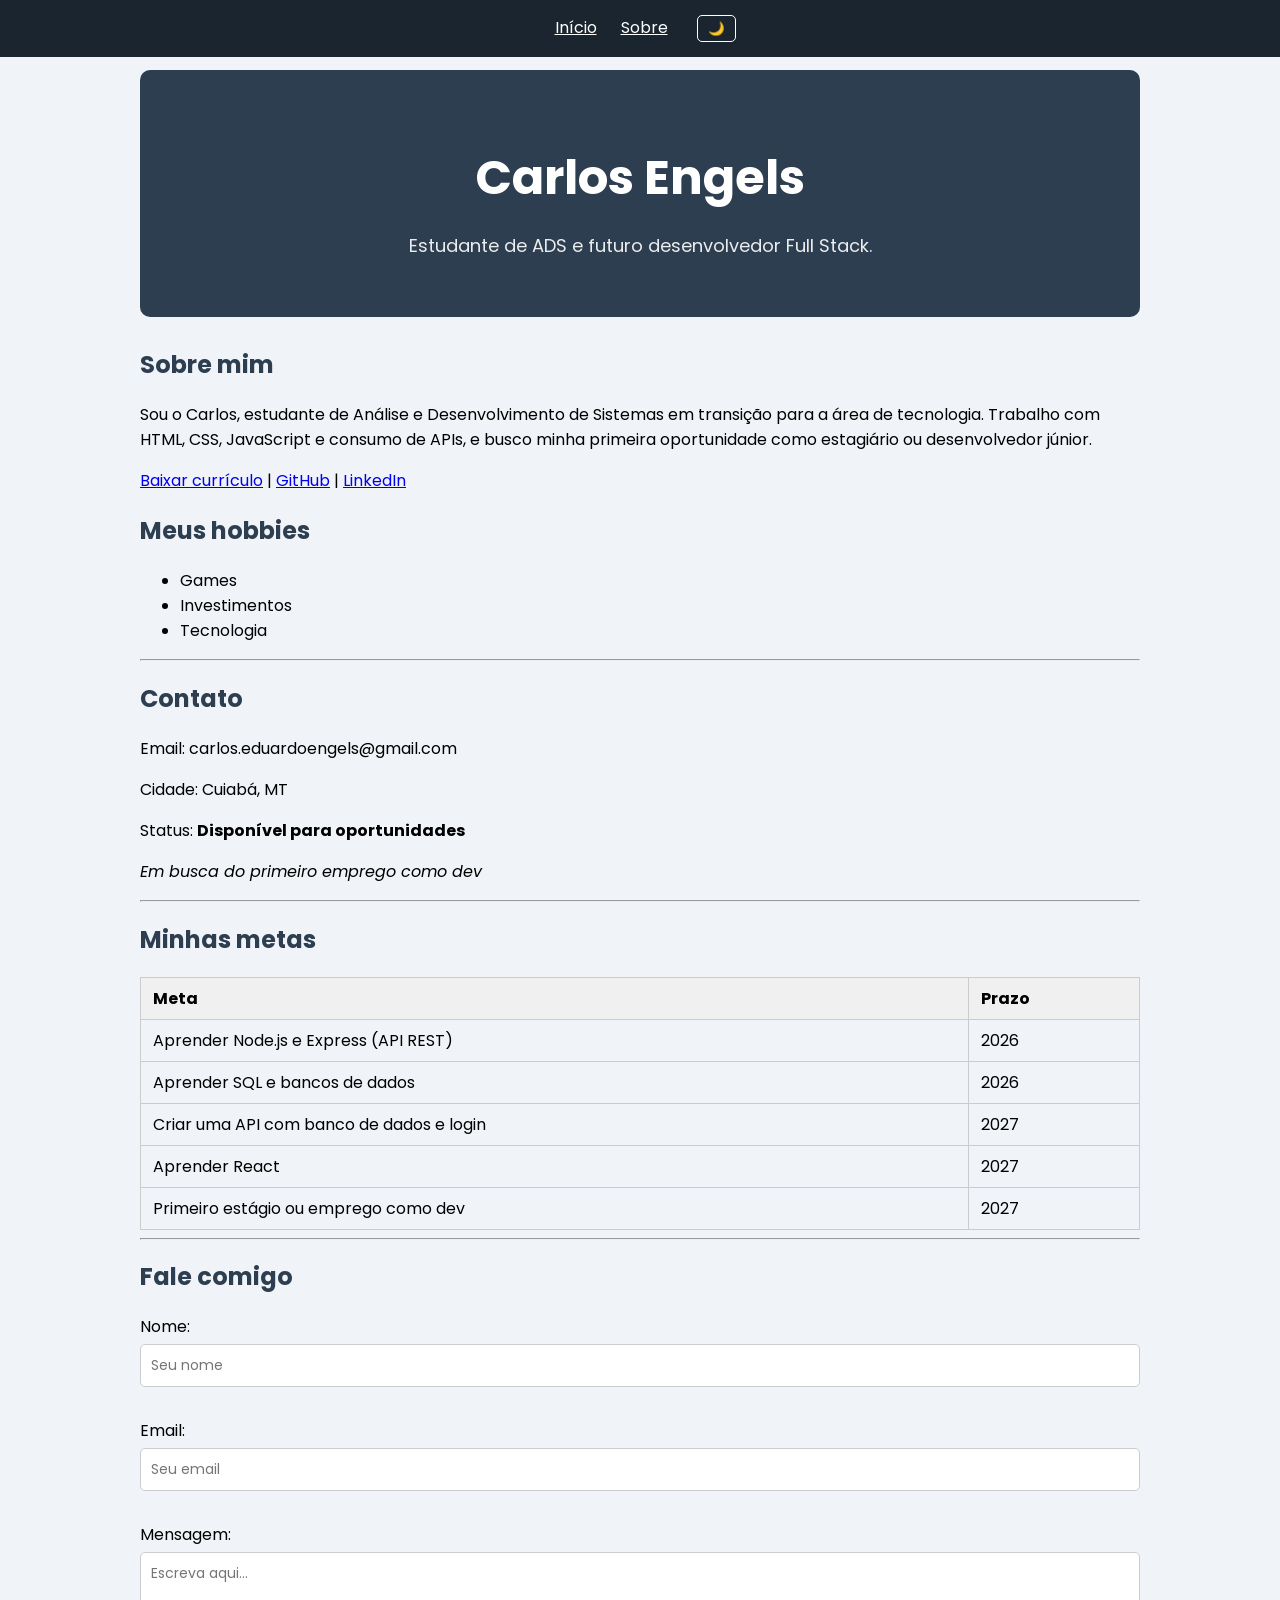
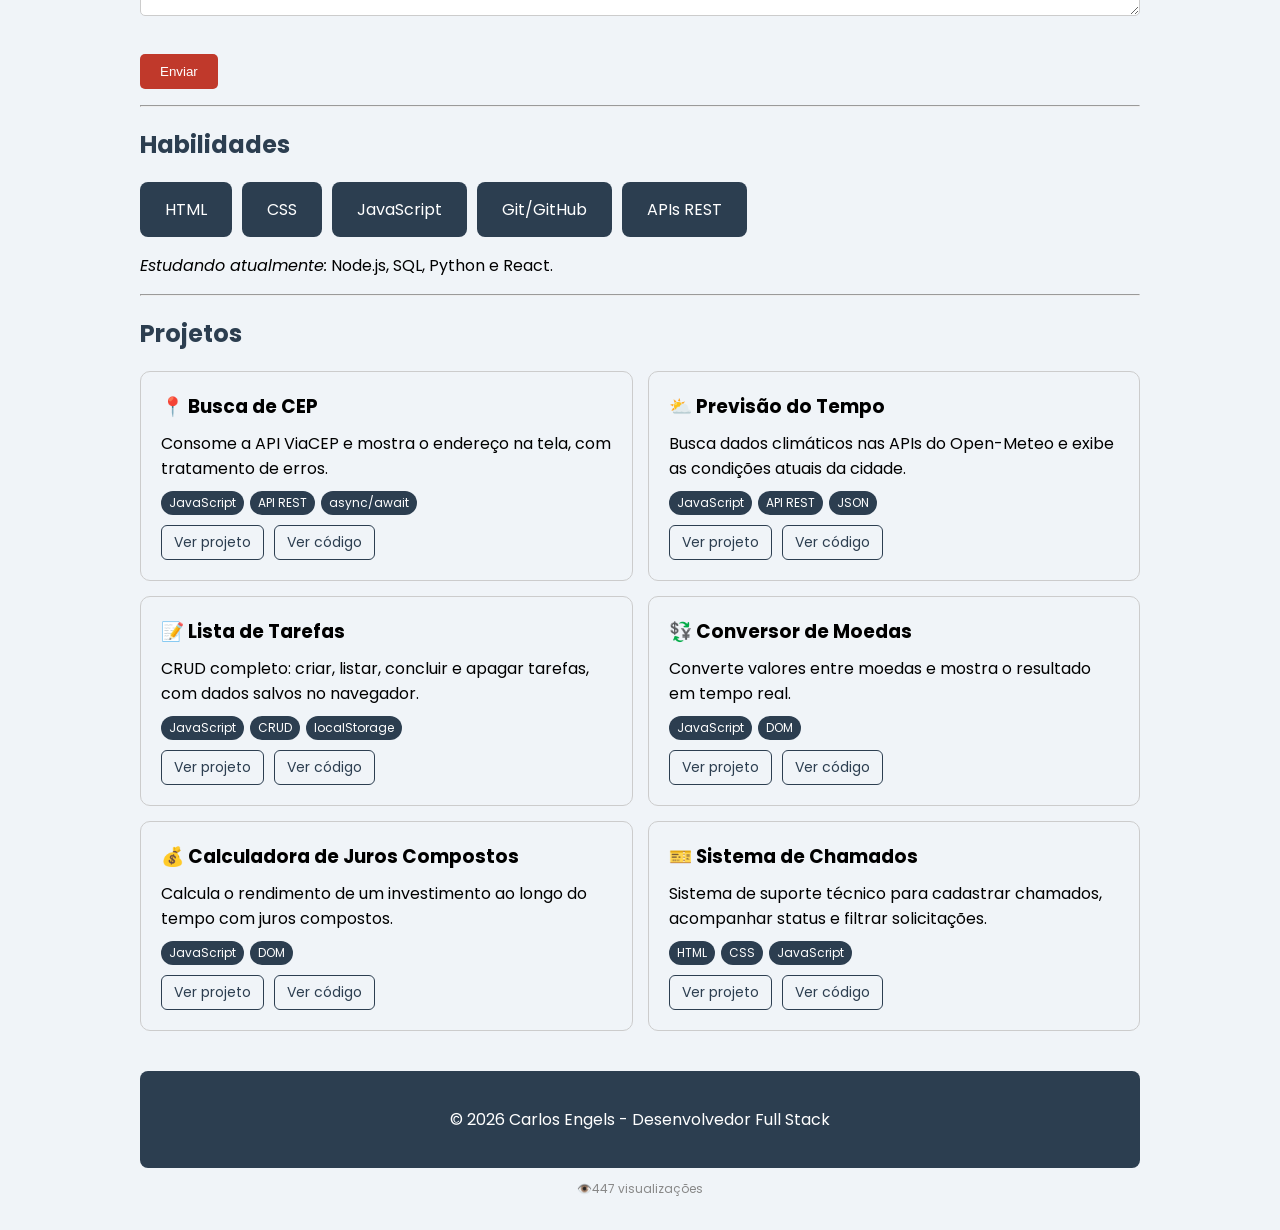
==== commit 32f08d3c: "Adiciona sistema de chamados ao portfólio" ====
--- a/index.html
+++ b/index.html
@@ -4,7 +4,7 @@
     <link href="https://fonts.googleapis.com/css2?family=Poppins:wght@400;700&display=swap" rel="stylesheet">
     <meta charset="UTF-8">
     <meta name="viewport" content="width=device-width, initial-scale=1.0">
-    <title>Carlos Engels | Estudante de ADS</title>
+    <title>Carlos Engels | Dev Full Stack</title>
     <link rel="icon" href="https://fav.farm/" />
     <link rel="stylesheet" href="style.css">
 </head>
@@ -17,7 +17,7 @@
 
     <div class="header" style="background-color: #2c3e50; color: white; text-align: center; padding: 40px; border-radius: 10px;">
         <h1 style="color: white; cursor: pointer;" onclick="mudarCor()">Carlos Engels</h1>
-        <p>Estudante de ADS | Desenvolvedor em formação</p>
+        <p>Estudante de ADS e futuro desenvolvedor Full Stack.</p>
     </div>
 
     <section id="sobre">
@@ -143,6 +143,7 @@
             <div class="tags">
                 <span>JavaScript</span><span>DOM</span>
             </div>
+
             <div class="botoes">
                 <a href="projeto-conversor.html">Ver projeto</a>
                 <a href="https://github.com/carloseduardoengels-cyber/Semana-01/blob/master/conversor.js" target="_blank" rel="noopener">Ver código</a>
@@ -160,10 +161,27 @@
                 <a href="https://github.com/carloseduardoengels-cyber/Semana-01/blob/master/calculadora.js" target="_blank" rel="noopener">Ver código</a>
             </div>
         </div>
+        <div class="card-projeto">
+  <h3>🎫 Sistema de Chamados</h3>
+  <p>Sistema de suporte técnico para cadastrar chamados, acompanhar status e filtrar solicitações.</p>
+  <div class="tags">
+    <span>HTML</span>
+    <span>CSS</span>
+    <span>JavaScript</span>
+  </div>
+<div class="botoes">
+  <a href="sistema-chamados/index.html">Ver projeto</a>
+  <a href="https://github.com/carloseduardoengels-cyber/Semana-01/tree/master/sistema-chamados"
+     target="_blank"
+     rel="noopener noreferrer">Ver código</a>
+</div>
+
+  </div>
+</div>
     </div>
 
     <footer>
-        <p>© 2026 Carlos Engels — Estudante de ADS | Desenvolvedor em formação</p>
+        <p>© 2026 Carlos Engels - Desenvolvedor Full Stack</p>
     </footer>
     <p id="visitas" style="text-align: center; color: #888; font-size: 12px;"></p>
     <script src="index.js"></script>
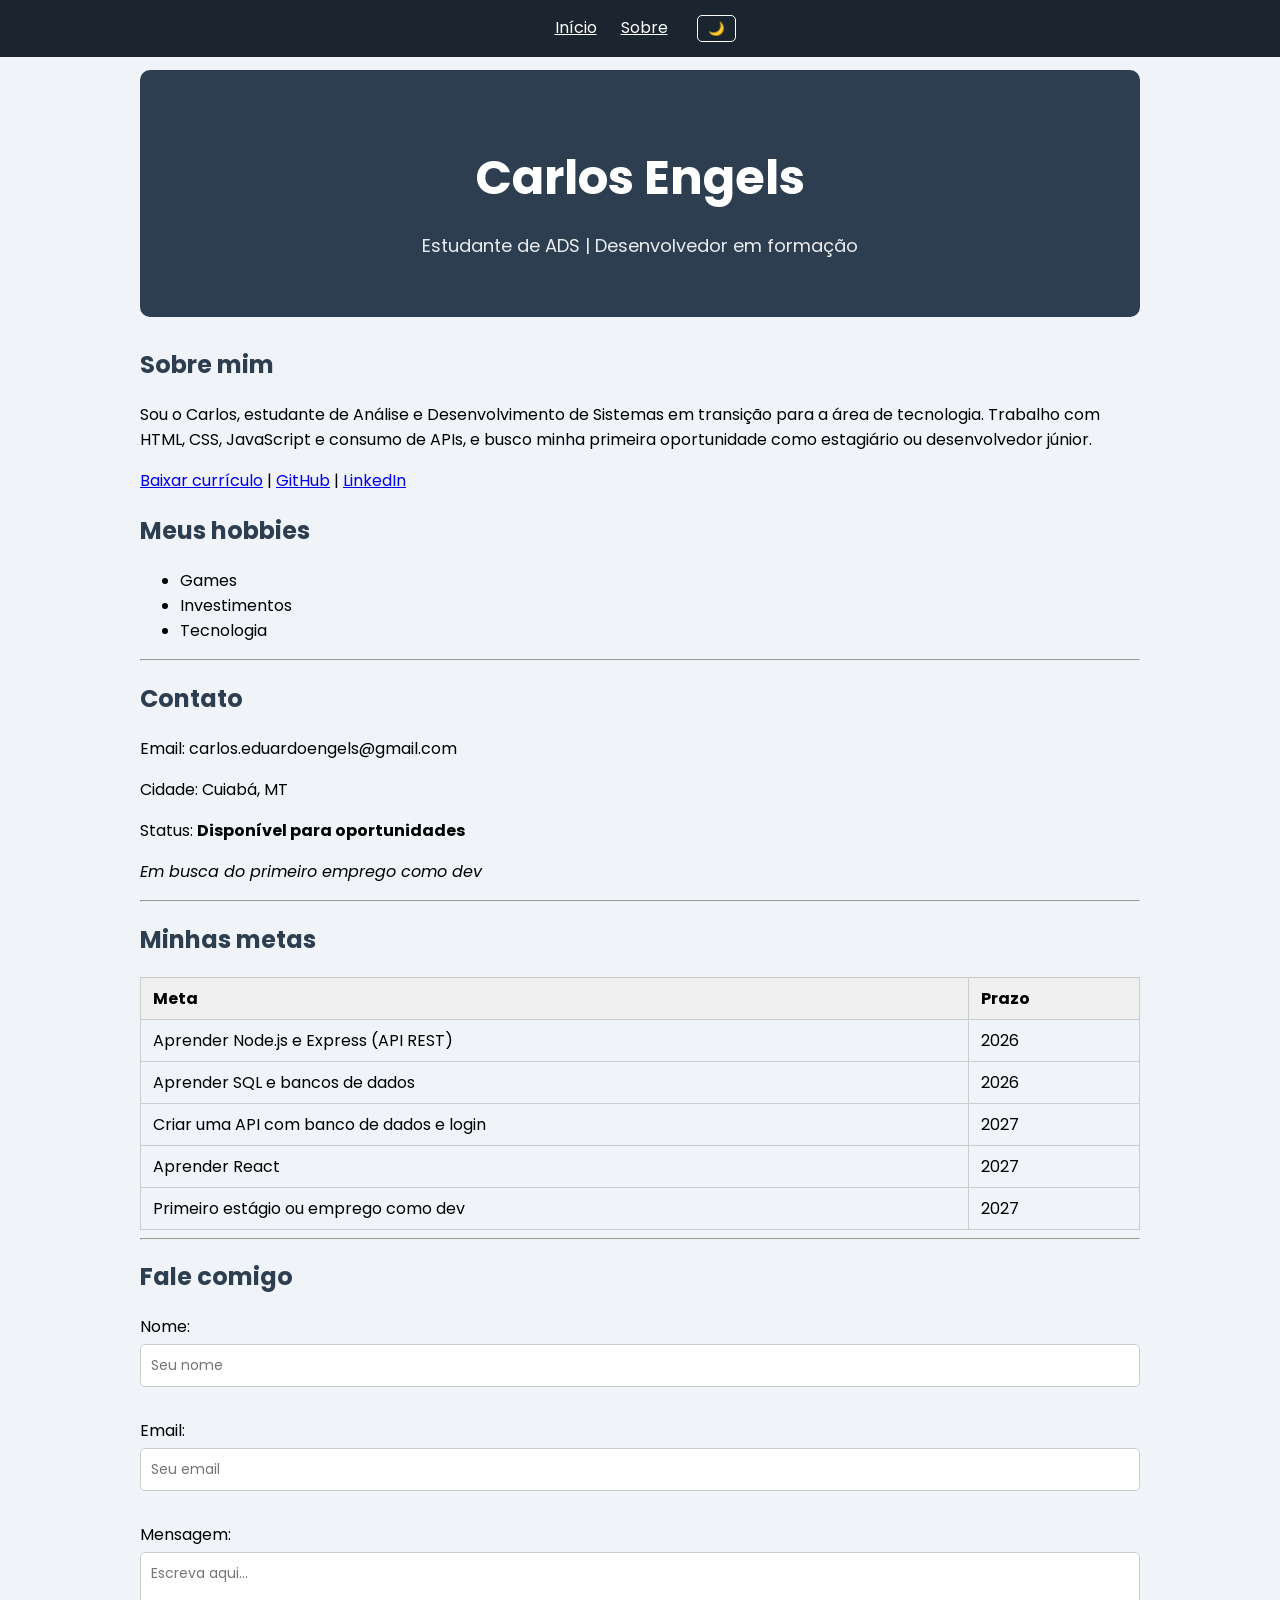
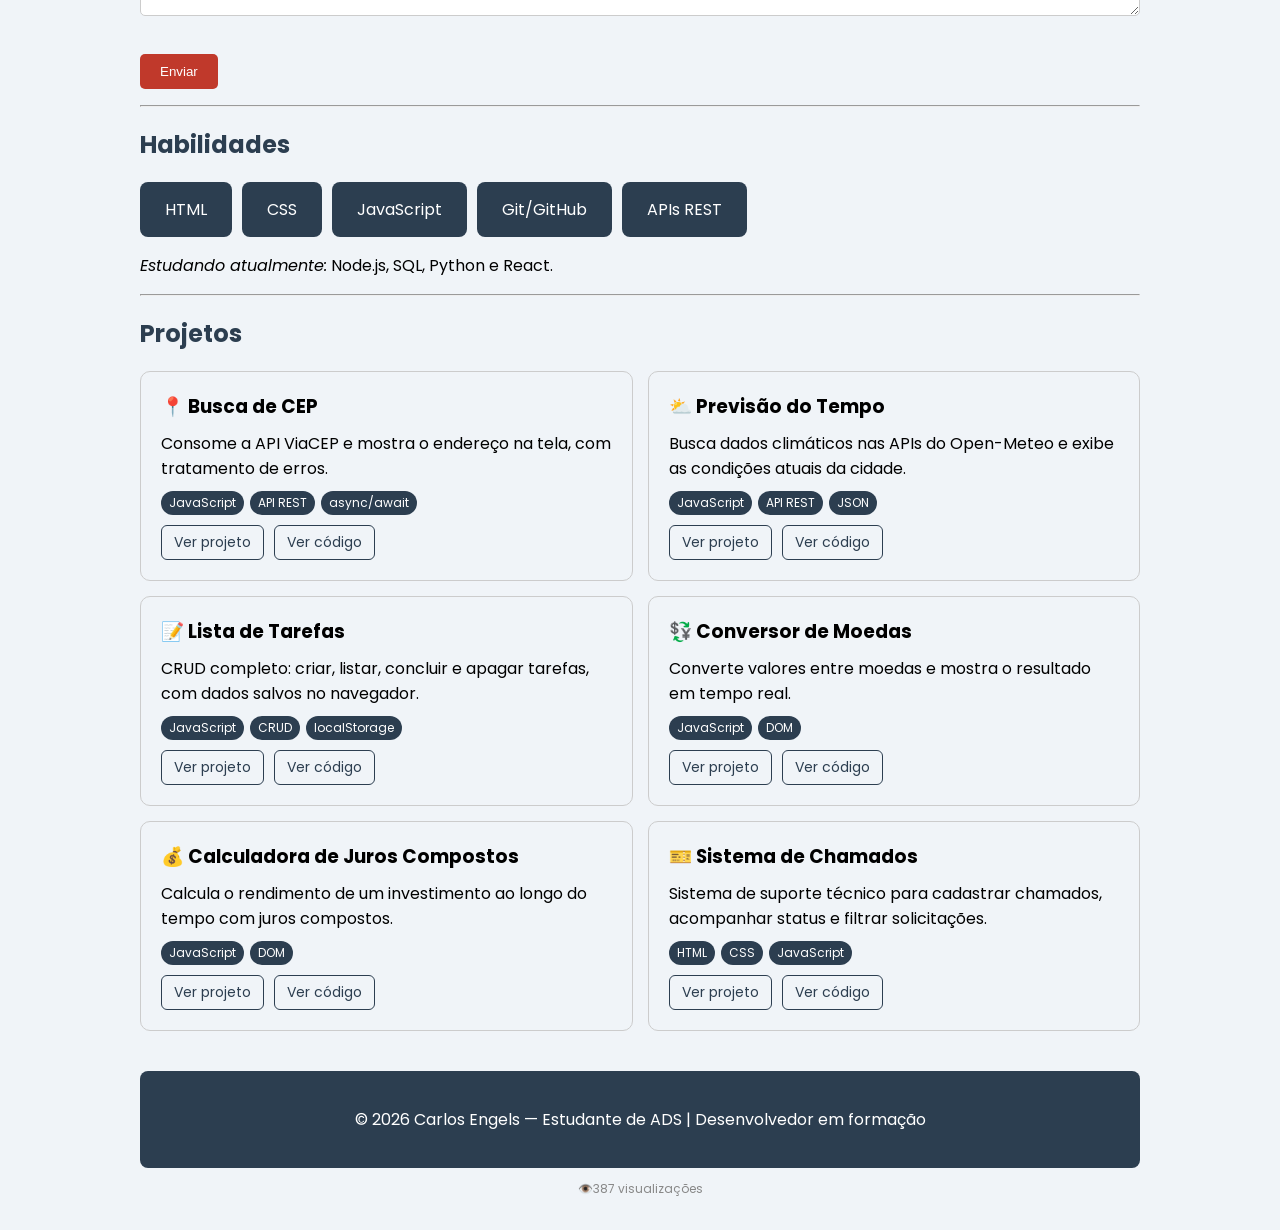
==== commit 18b08861: "Merge branch 'master' of https://github.com/carloseduardoengels-cyber/Semana-01" ====
--- a/index.html
+++ b/index.html
@@ -4,7 +4,7 @@
     <link href="https://fonts.googleapis.com/css2?family=Poppins:wght@400;700&display=swap" rel="stylesheet">
     <meta charset="UTF-8">
     <meta name="viewport" content="width=device-width, initial-scale=1.0">
-    <title>Carlos Engels | Dev Full Stack</title>
+    <title>Carlos Engels | Estudante de ADS</title>
     <link rel="icon" href="https://fav.farm/" />
     <link rel="stylesheet" href="style.css">
 </head>
@@ -17,7 +17,7 @@
 
     <div class="header" style="background-color: #2c3e50; color: white; text-align: center; padding: 40px; border-radius: 10px;">
         <h1 style="color: white; cursor: pointer;" onclick="mudarCor()">Carlos Engels</h1>
-        <p>Estudante de ADS e futuro desenvolvedor Full Stack.</p>
+        <p>Estudante de ADS | Desenvolvedor em formação</p>
     </div>
 
     <section id="sobre">
@@ -181,7 +181,7 @@
     </div>
 
     <footer>
-        <p>© 2026 Carlos Engels - Desenvolvedor Full Stack</p>
+        <p>© 2026 Carlos Engels — Estudante de ADS | Desenvolvedor em formação</p>
     </footer>
     <p id="visitas" style="text-align: center; color: #888; font-size: 12px;"></p>
     <script src="index.js"></script>
